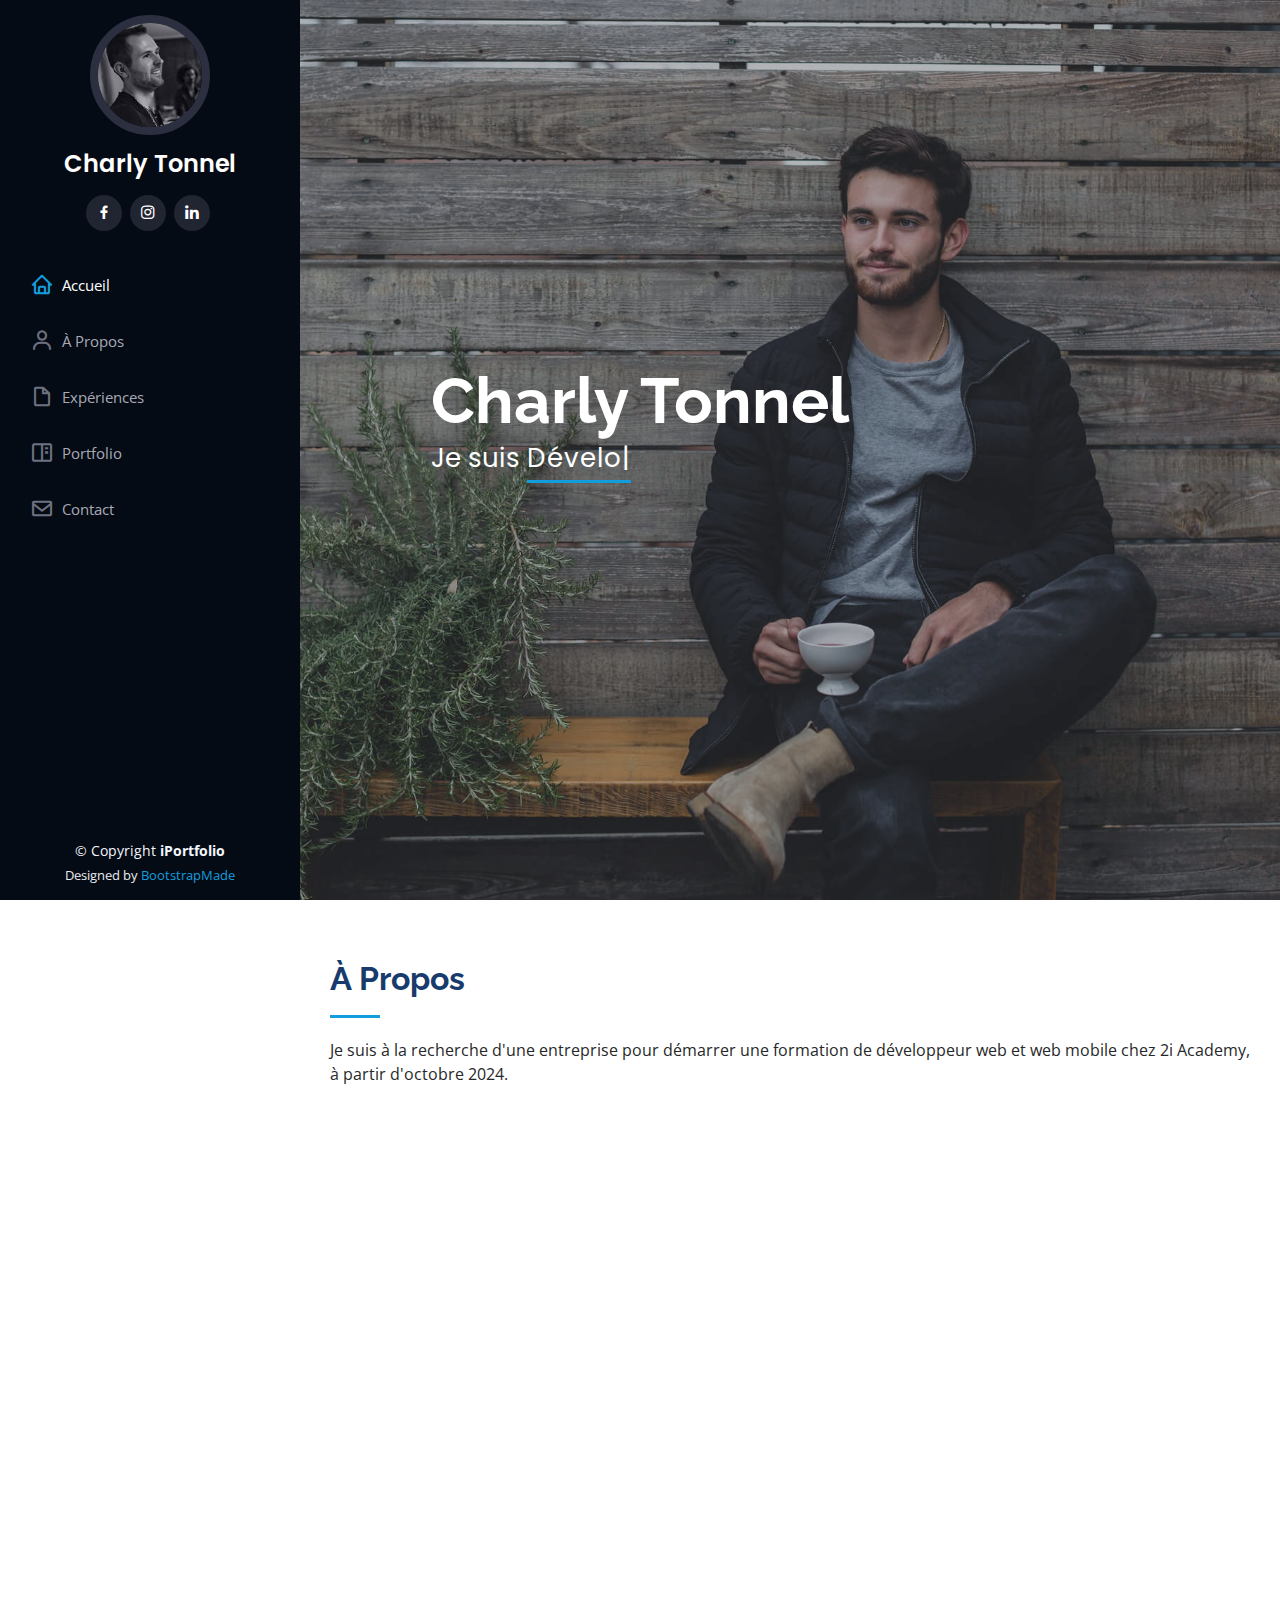
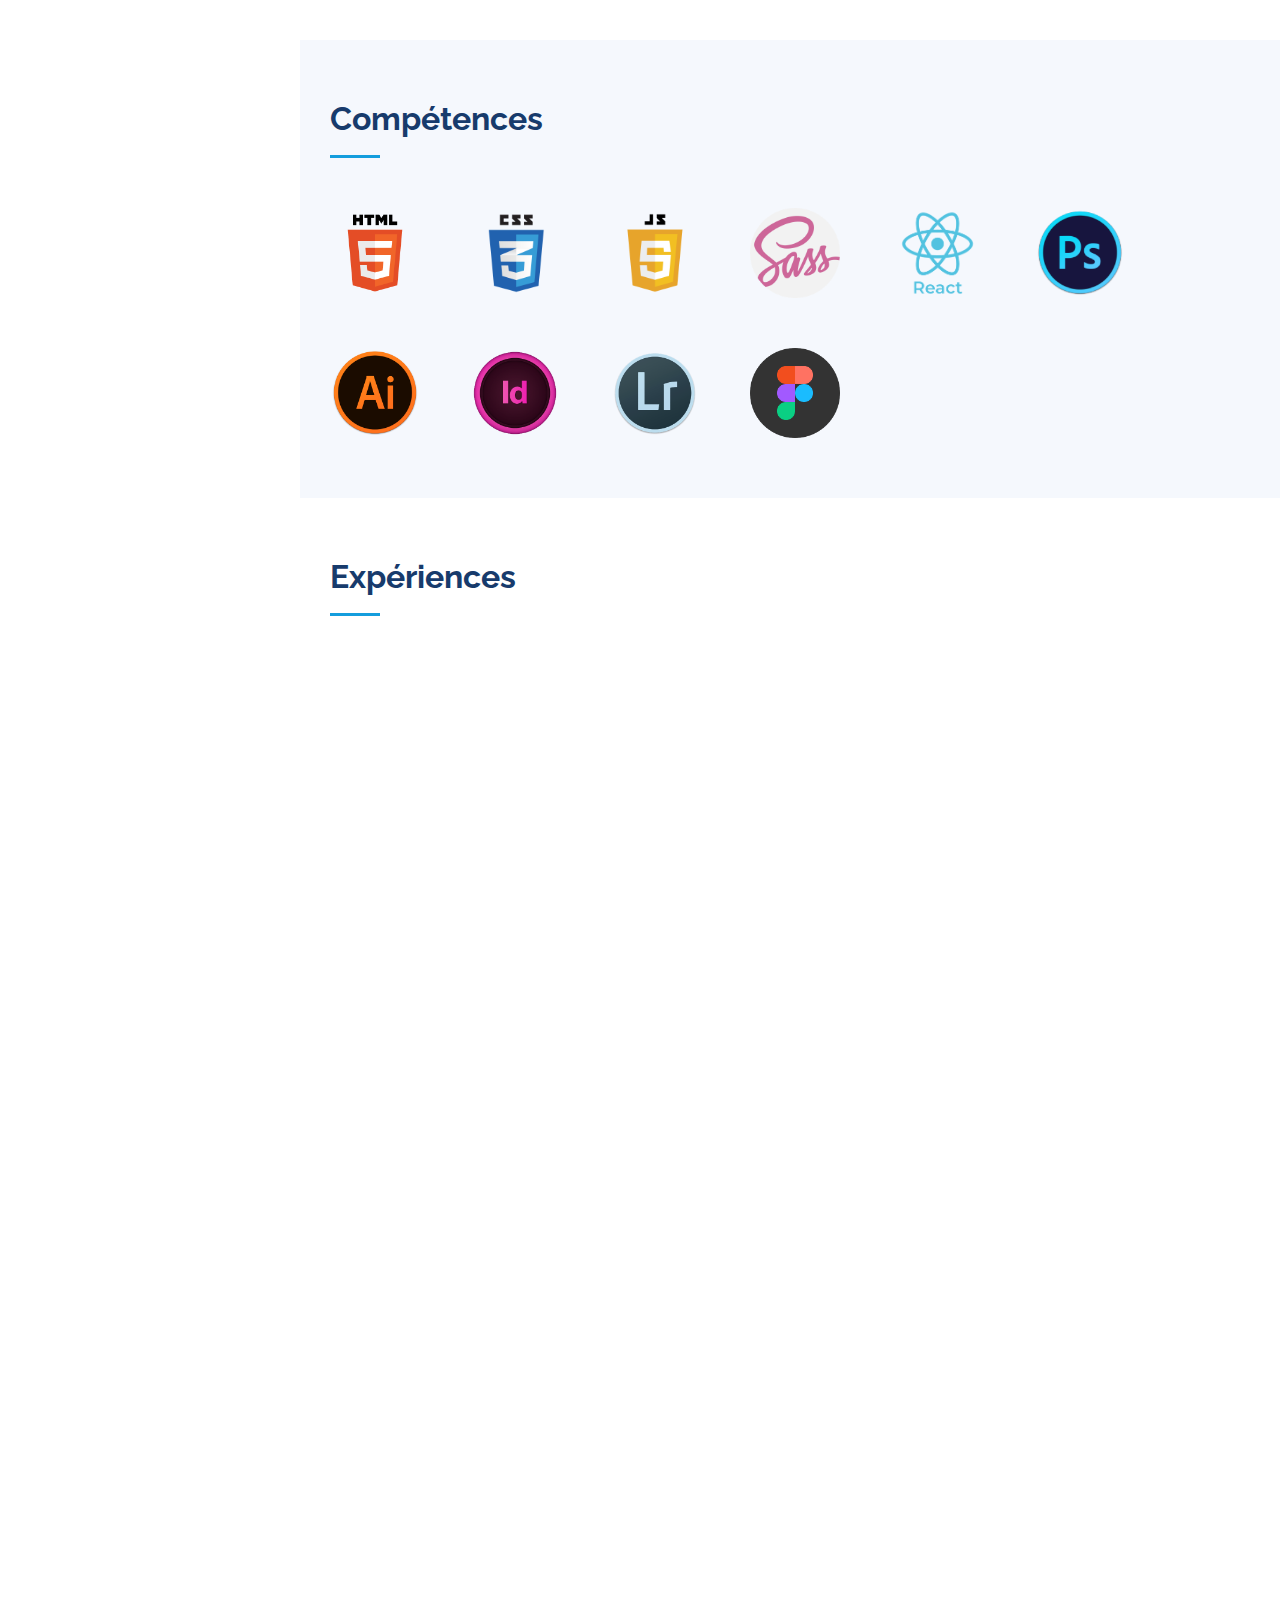
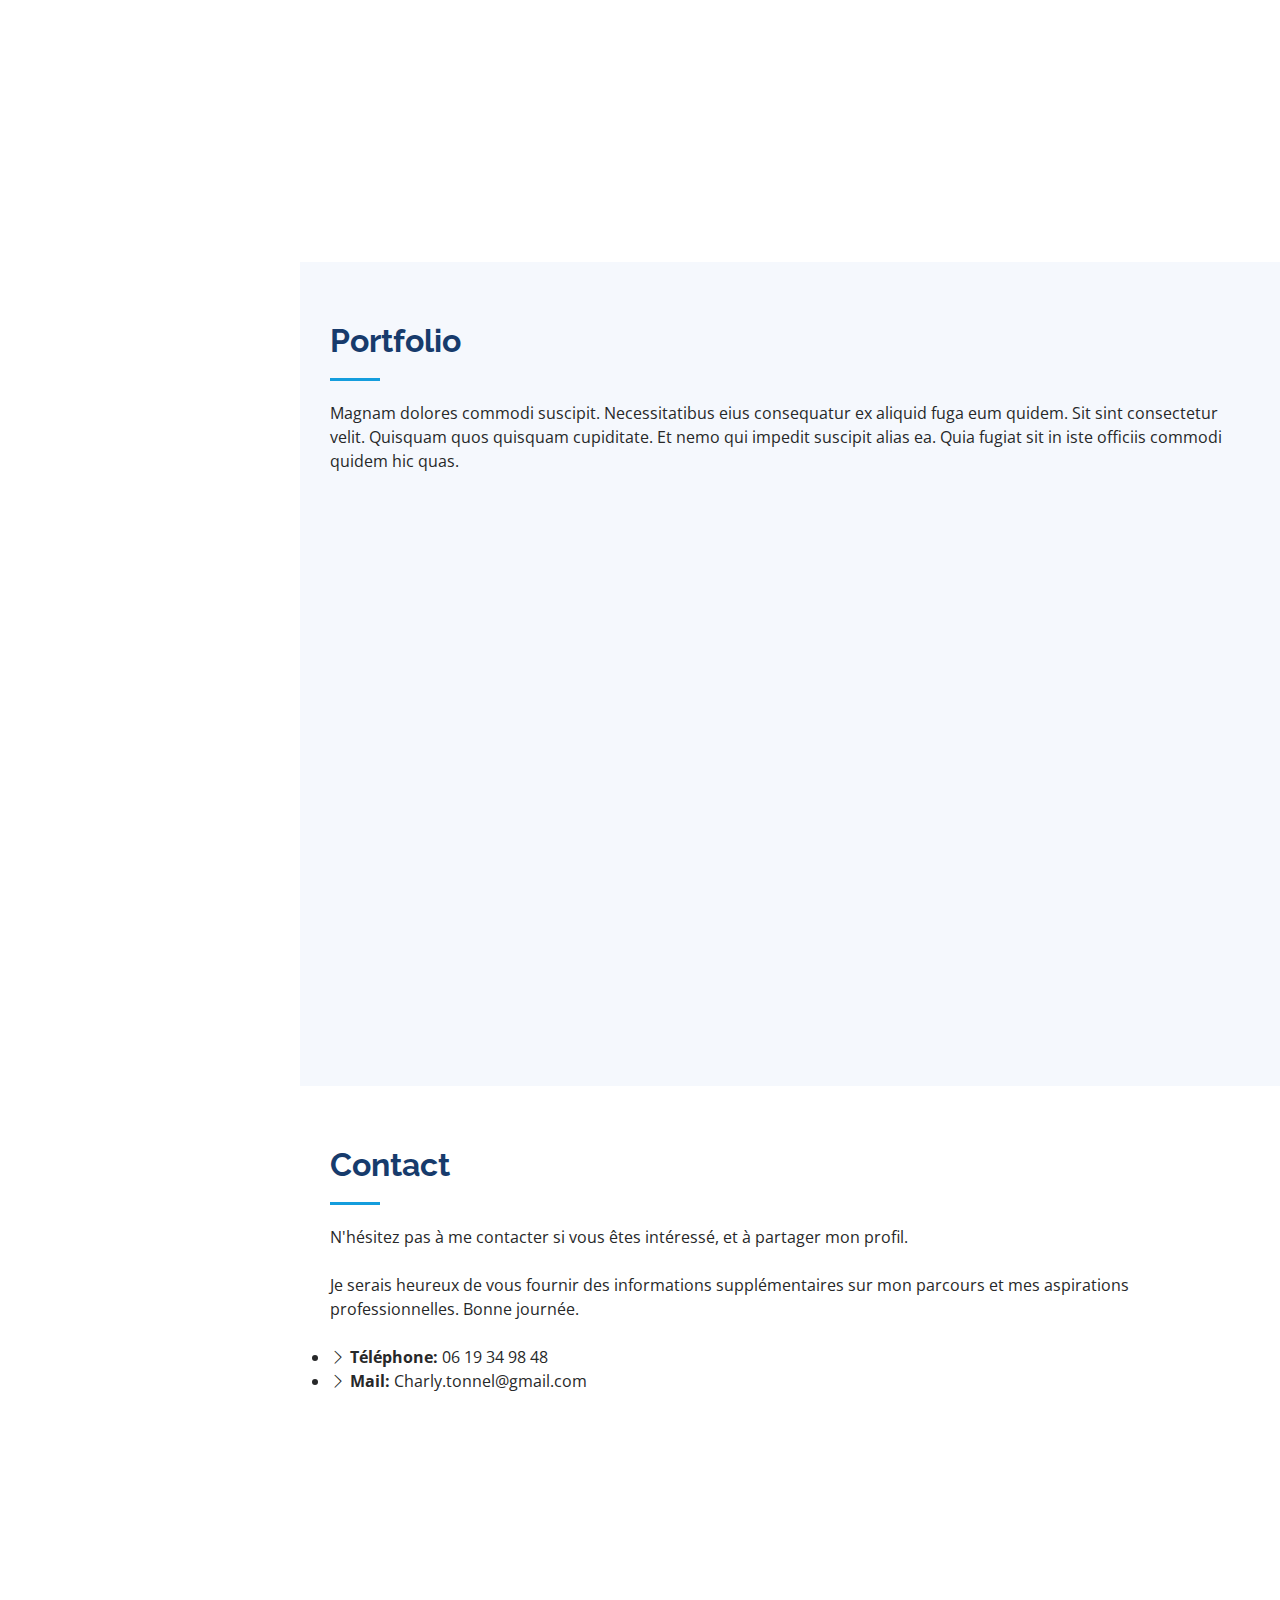
==== index.html @ da7ac53c "first commit" ====
<!DOCTYPE html>
<html lang="en">
  <head>
    <meta charset="utf-8" />
    <meta content="width=device-width, initial-scale=1.0" name="viewport" />

    <title>iPortfolio Bootstrap Template - Index</title>
    <meta content="" name="description" />
    <meta content="" name="keywords" />

    <!-- Favicons -->
    <link href="assets/img/favicon.png" rel="icon" />
    <link href="assets/img/apple-touch-icon.png" rel="apple-touch-icon" />

    <!-- Google Fonts -->
    <link
      href="https://fonts.googleapis.com/css?family=Open+Sans:300,300i,400,400i,600,600i,700,700i|Raleway:300,300i,400,400i,500,500i,600,600i,700,700i|Poppins:300,300i,400,400i,500,500i,600,600i,700,700i"
      rel="stylesheet"
    />

    <!-- Vendor CSS Files -->
    <link href="assets/vendor/aos/aos.css" rel="stylesheet" />
    <link
      href="assets/vendor/bootstrap/css/bootstrap.min.css"
      rel="stylesheet"
    />
    <link
      href="assets/vendor/bootstrap-icons/bootstrap-icons.css"
      rel="stylesheet"
    />
    <link href="assets/vendor/boxicons/css/boxicons.min.css" rel="stylesheet" />
    <link
      href="assets/vendor/glightbox/css/glightbox.min.css"
      rel="stylesheet"
    />
    <link href="assets/vendor/swiper/swiper-bundle.min.css" rel="stylesheet" />

    <!-- Template Main CSS File -->
    <link href="assets/css/style.css" rel="stylesheet" />

    <!-- =======================================================
  * Template Name: iPortfolio
  * Template URL: https://bootstrapmade.com/iportfolio-bootstrap-portfolio-websites-template/
  * Updated: Mar 17 2024 with Bootstrap v5.3.3
  * Author: BootstrapMade.com
  * License: https://bootstrapmade.com/license/
  ======================================================== -->
  </head>

  <body>
    <!-- ======= Mobile nav toggle button ======= -->
    <i class="bi bi-list mobile-nav-toggle d-xl-none"></i>

    <!-- ======= Header ======= -->
    <header id="header">
      <div class="d-flex flex-column">
        <div class="profile">
          <img
            src="assets/img/12109085_10153433119628598_2234322642680356928_n.jpg"
            alt=""
            class="img-fluid rounded-circle"
          />
          <h1 class="text-light"><a href="index.html">Charly Tonnel</a></h1>
          <div class="social-links mt-3 text-center">
            <!-- <a href="#" class="twitter"><i class="bx bxl-twitter"></i></a> -->
            <a href="#" class="facebook"><i class="bx bxl-facebook"></i></a>
            <a href="https://www.instagram.com/charlyspics59/" class="instagram"><i class="bx bxl-instagram"></i></a>
            <!-- <a href="#" class="google-plus"><i class="bx bxl-skype"></i></a> -->
            <a href="https://www.linkedin.com/in/charly-tonnel-791b5159" class="linkedin"><i class="bx bxl-linkedin"></i></a>
          </div>
        </div>

        <nav id="navbar" class="nav-menu navbar">
          <ul>
            <li>
              <a href="#hero" class="nav-link scrollto active"
                ><i class="bx bx-home"></i> <span>Accueil</span></a
              >
            </li>
            <li>
              <a href="#about" class="nav-link scrollto"
                ><i class="bx bx-user"></i> <span>À Propos</span></a
              >
            </li>
            <li>
              <a href="#resume" class="nav-link scrollto"
                ><i class="bx bx-file-blank"></i> <span>Expériences</span></a
              >
            </li>
            <li>
              <a href="#portfolio" class="nav-link scrollto"
                ><i class="bx bx-book-content"></i> <span>Portfolio</span></a
              >
            </li>
            <!-- <li><a href="#services" class="nav-link scrollto"><i class="bx bx-server"></i> <span>Services</span></a></li> -->
            <li>
              <a href="#contact" class="nav-link scrollto"
                ><i class="bx bx-envelope"></i> <span>Contact</span></a
              >
            </li>
          </ul>
        </nav>
        <!-- .nav-menu -->
      </div>
    </header>
    <!-- End Header -->

    <!-- ======= Hero Section ======= -->
    <section
      id="hero"
      class="d-flex flex-column justify-content-center align-items-center"
    >
      <div class="hero-container" data-aos="fade-in">
        <h1>Charly Tonnel</h1>
        <p>
          Je suis
          <span
            class="typed"
            data-typed-items="Développeur, Désigner, Photographe"
          ></span>
        </p>
      </div>
    </section>
    <!-- End Hero -->

    <main id="main">
      <!-- ======= Section A Propos ======= -->
      <section id="about" class="about">
        <div class="container">
          <div class="section-title">
            <h2>À Propos</h2>
            <p>
              Je suis à la recherche d'une entreprise pour démarrer une
              formation de développeur web et web mobile chez 2i Academy, à
              partir d'octobre 2024.
            </p>
          </div>

          <div class="row">
            <div class="col-lg-4" data-aos="fade-right">
              <img src="assets/img/profile-img.jpg" class="img-fluid" alt="" />
            </div>
            <div class="col-lg-8 pt-4 pt-lg-0 content" data-aos="fade-left">
              <h3>Developpeur Web</h3>
              <p class="fst-italic">
                En reconversion professionnelle en développement web, j'entame
                un nouveau chapitre de ma carrière.
              </p>

              <p class="fst-italic">
                Je souhaite poursuivre mon parcours en contrat de
                professionnalisation pendant deux ans, afin d'acquérir les
                compétences nécessaires pour devenir développeur web full stack.
              </p>
              <div class="row">
                <div class="col-lg-6">
                  <ul>
                    <li>
                      <i class="bi bi-chevron-right"></i>
                      <strong>Anniversaire:</strong>
                      <span>6 Novembre 1985</span>
                    </li>

                  
                    <li>
                      <i class="bi bi-chevron-right"></i>
                      <strong>Ville:</strong> <span>Wasquehal</span>
                    </li>
                  </ul>
                </div>
                <div class="col-lg-6">
                  <ul>
                    <li>
                      <i class="bi bi-chevron-right"></i> <strong>Age:</strong>
                      <span>38 ans</span>
                    </li>
                  
                  </ul>
                </div>
              </div>
              <p>
                Après une année en design graphique, et une découverte du
                développement web auprès de la nurserie numérique, je suis
                actuellement en formation en tant qu'intégrateur web chez
                openclassrooms, jusque juillet 2024. Passionné par l'industrie
                du web, je suis solidaire et prêt à collaborer avec d'autres
                membres de l'équipe, pour atteindre les objectifs et continuer à
                me perfectionner dans ce domaine.
              </p>
              <p>N'hésitez pas à me contacter.</p>
            </div>
          </div>
        </div>
      </section>
      <!-- End About Section -->

      <!-- ======= Facts Section ======= -->
      <!-- <section id="facts" class="facts">
      <div class="container">

        <div class="section-title">
          <h2>Facts</h2>
          <p>Magnam dolores commodi suscipit. Necessitatibus eius consequatur ex aliquid fuga eum quidem. Sit sint consectetur velit. Quisquam quos quisquam cupiditate. Et nemo qui impedit suscipit alias ea. Quia fugiat sit in iste officiis commodi quidem hic quas.</p>
        </div>

        <div class="row no-gutters">

          <div class="col-lg-3 col-md-6 d-md-flex align-items-md-stretch" data-aos="fade-up">
            <div class="count-box">
              <i class="bi bi-emoji-smile"></i>
              <span data-purecounter-start="0" data-purecounter-end="232" data-purecounter-duration="1" class="purecounter"></span>
              <p><strong>Happy Clients</strong> consequuntur quae</p>
            </div>
          </div>

          <div class="col-lg-3 col-md-6 d-md-flex align-items-md-stretch" data-aos="fade-up" data-aos-delay="100">
            <div class="count-box">
              <i class="bi bi-journal-richtext"></i>
              <span data-purecounter-start="0" data-purecounter-end="521" data-purecounter-duration="1" class="purecounter"></span>
              <p><strong>Projects</strong> adipisci atque cum quia aut</p>
            </div>
          </div>

          <div class="col-lg-3 col-md-6 d-md-flex align-items-md-stretch" data-aos="fade-up" data-aos-delay="200">
            <div class="count-box">
              <i class="bi bi-headset"></i>
              <span data-purecounter-start="0" data-purecounter-end="1453" data-purecounter-duration="1" class="purecounter"></span>
              <p><strong>Hours Of Support</strong> aut commodi quaerat</p>
            </div>
          </div>

          <div class="col-lg-3 col-md-6 d-md-flex align-items-md-stretch" data-aos="fade-up" data-aos-delay="300">
            <div class="count-box">
              <i class="bi bi-people"></i>
              <span data-purecounter-start="0" data-purecounter-end="32" data-purecounter-duration="1" class="purecounter"></span>
              <p><strong>Hard Workers</strong> rerum asperiores dolor</p>
            </div>
          </div>

        </div>

      </div>
    </section>End Facts Section -->

      <!-- ======= Skills Section ======= -->
      <section id="skills" class="skills section-bg">
        <div class="container">
          <div class="section-title">
            <h2>Compétences</h2>
            <!-- <p>Magnam dolores commodi suscipit. Necessitatibus eius consequatur ex aliquid fuga eum quidem. Sit sint consectetur velit. Quisquam quos quisquam cupiditate. Et nemo qui impedit suscipit alias ea. Quia fugiat sit in iste officiis commodi quidem hic quas.</p> -->
          </div>

          <div class="icones_container">
            <div class="icones"><img src="./assets/img/HTML.png" alt="" /></div>
            <div class="icones"><img src="./assets/img/CSS.png" alt="" /></div>
            <div class="icones"><img src="./assets/img/JS.png" alt="" /></div>
            <div class="icones"><img src="./assets/img/sass.png" alt="" /></div>
            <div class="icones">
              <img src="./assets/img/React.png" alt="" />
            </div>

            <div class="icones">
              <img src="./assets/img/Logo adobe PS.png" alt="" />
            </div>
            <div class="icones">
              <img src="./assets/img/Logo Adobe AI.png" alt="" />
            </div>
            <div class="icones">
              <img src="./assets/img/Logo Adobe ID.png" alt="" />
            </div>
            <div class="icones">
              <img src= "assets/img/Logo Adobe LR.png" />
            </div>
            <div class="icones">
              <img src= "assets/img/Logo Figma.png" />
            </div>
          </div>
        </div>
      </section>
      <!-- End Skills Section -->

      <!-- ======= Resume Section ======= -->
      <section id="resume" class="resume">
        <div class="container">
          <div class="section-title">
            <h2>Expériences</h2>
          </div>

          <div class="row">
            <div class="col-lg-6" data-aos="fade-up">
              <!-- <h3 class="resume-title">Sumary</h3> -->
              <!-- <div class="resume-item pb-0">
                <h4>Charly Tonnel</h4>
                <p>
                  <em
                    >Innovative and deadline-driven Graphic Designer with 3+
                    years of experience designing and developing user-centered
                    digital/print marketing material from initial concept to
                    final, polished deliverable.</em
                  >
                </p>
                <ul>
                  <li>Portland par 127,Orlando, FL</li>
                  <li>(123) 456-7891</li>
                  <li>alice.barkley@example.com</li>
                </ul>
              </div> -->

              <h3 class="resume-title">Formations</h3>
              <div class="resume-item">
                <h4>intégrateur Web</h4>
                <h5>2023 - 2024</h5>
                <p><em>Openclassrooms</em></p>
                <p>
                  Qui deserunt veniam. Et sed aliquam labore tempore sed
                  quisquam iusto autem sit. Ea vero voluptatum qui ut
                </p>
              </div>
              <div class="resume-item">
                <h4>Niveau Désigner Graphique</h4>
                <h5>2021 - 2022</h5>
                <p><em>MJM Désign Graphique, Lille</em></p>
                <p>
                  Quia nobis sequi est occaecati aut. Repudiandae et iusto quae
                  reiciendis et quis Eius vel ratione eius unde vitae rerum
                </p>
              </div>

              <div class="resume-item">
                <h4>Niveau Licence Droit économie et gestion</h4>
                <h5>2017 - 2018</h5>
                <p><em>Le Cnam, Lille </em></p>
                <p>
                  Quia nobis sequi est occaecati aut. Repudiandae et iusto quae
                  reiciendis et quis Eius vel ratione eius unde vitae rerum
                </p>
              </div>
              <div class="resume-item">
                <h4>BTS Assurance en Alternance</h4>
                <h5>2009 - 2011</h5>
                <p><em>Le Cnam, Lille </em></p>
                <p>
                  Quia nobis sequi est occaecati aut. Repudiandae et iusto quae
                  reiciendis et quis Eius vel ratione eius unde vitae rerum
                </p>
              </div>
              <div class="resume-item">
                <h4>Bac STT Option comptabilité gestion</h4>
                <h5>2006</h5>
                <p><em>Le Cnam, Lille </em></p>
                <p>
                  Quia nobis sequi est occaecati aut. Repudiandae et iusto quae
                  reiciendis et quis Eius vel ratione eius unde vitae rerum
                </p>
              </div>
            </div>
            <div class="col-lg-6" data-aos="fade-up" data-aos-delay="100">
              <h3 class="resume-title">Expériences professionnelle</h3>
              <div class="resume-item">
                <h4>Gestionnaire Sinistre et Production service affinitaire</h4>
                <h5>2017 - 2022</h5>
                <p><em>Verspieren, Wasquehal</em></p>
                <ul>
                  <li>
                    Lead in the design, development, and implementation of the
                    graphic, layout, and production communication materials
                  </li>
                </ul>
              </div>
              <div class="resume-item">
                <h4>Gestionnaire Prévoyance</h4>
                <h5>2014 - 2015</h5>
                <p><em>Swiss Life, Roubaix</em></p>
                <ul>
                  <li>
                    Developed numerous marketing programs (logos,
                    brochures,infographics, presentations, and advertisements).
                  </li>
                  <li>
                    Managed up to 5 projects or tasks at a given time while
                    under pressure
                  </li>
                </ul>
              </div>
              <div class="resume-item">
                <h4>Rédacteur Flotte Automobiles</h4>
                <h5>2012</h5>
                <p><em>Descamps d'haussy, La Madeleine</em></p>
                <ul>
                  <li>
                    Developed numerous marketing programs (logos,
                    brochures,infographics, presentations, and advertisements).
                  </li>
                  <li>
                    Managed up to 5 projects or tasks at a given time while
                    under pressure
                  </li>
                </ul>
              </div>
              <div class="resume-item">
                <h4>Gestionnaire Production</h4>
                <h5>2009 - 2001</h5>
                <p><em>Descamps d'haussy, La Madeleine</em></p>
                <ul>
                  <li>
                    Developed numerous marketing programs (logos,
                    brochures,infographics, presentations, and advertisements).
                  </li>
                  <li>
                    Managed up to 5 projects or tasks at a given time while
                    under pressure
                  </li>
                </ul>
              </div>
            </div>
          </div>
        </div>
      </section>
      <!-- End Resume Section -->

      <!-- ======= Portfolio Section ======= -->
      <section id="portfolio" class="portfolio section-bg">
        <div class="container">
          <div class="section-title">
            <h2>Portfolio</h2>
            <p>
              Magnam dolores commodi suscipit. Necessitatibus eius consequatur
              ex aliquid fuga eum quidem. Sit sint consectetur velit. Quisquam
              quos quisquam cupiditate. Et nemo qui impedit suscipit alias ea.
              Quia fugiat sit in iste officiis commodi quidem hic quas.
            </p>
          </div>

          <div class="row" data-aos="fade-up">
            <div class="col-lg-12 d-flex justify-content-center">
              <ul id="portfolio-flters">
                <li data-filter="*" class="filter-active">All</li>
                <li data-filter=".filter-app">App</li>
                <!-- <li data-filter=".filter-card">Card</li> -->
                <li data-filter=".filter-web">Web</li>
              </ul>
            </div>
          </div>

          <div
            class="row portfolio-container"
            data-aos="fade-up"
            data-aos-delay="100"
          >
            <!-- <div class="col-lg-4 col-md-6 portfolio-item filter-app">
              <div class="portfolio-wrap">
                <img
                  src="assets/img/portfolio/portfolio-1.jpg"
                  class="img-fluid"
                  alt=""
                />
                <div class="portfolio-links">
                  <a
                    href="assets/img/portfolio/portfolio-1.jpg"
                    data-gallery="portfolioGallery"
                    class="portfolio-lightbox"
                    title="App 1"
                    ><i class="bx bx-plus"></i
                  ></a>
                  <a href="portfolio-details.html" title="More Details"
                    ><i class="bx bx-link"></i
                  ></a>
                </div>
              </div>
            </div> -->

            <div class="col-lg-4 col-md-6 portfolio-item filter-web">
              <div class="portfolio-wrap">
                <img
                  src="assets/img/portfolio/Booki.jpg"
                  class="img-fluid"
                  alt=""
                />
                <div class="portfolio-links">
                  <a
                    href="assets/img/portfolio/Booki.jpg"
                    data-gallery="portfolioGallery"
                    class="portfolio-lightbox"
                    title="Web 3"
                    ><i class="bx bx-plus"></i
                  ></a>
                  <a href="portfolio-details-booki.html" title="More Details"
                    ><i class="bx bx-link"></i
                  ></a>
                </div>
              </div>
            </div>

            <div class="col-lg-4 col-md-6 portfolio-item filter-app">
              <div class="portfolio-wrap">
                <img
                  src="assets/img/portfolio/Kasa.jpg"
                  class="img-fluid"
                  alt=""
                />
                <div class="portfolio-links">
                  <a
                    href="assets/img/portfolio/portfolio-3.jpg"
                    data-gallery="portfolioGallery"
                    class="portfolio-lightbox"
                    title="App 2"
                    ><i class="bx bx-plus"></i
                  ></a>
                  <a href="portfolio-details-kasa.html" title="More Details"
                    ><i class="bx bx-link"></i
                  ></a>
                </div>
              </div>
            </div>

            <!-- <div class="col-lg-4 col-md-6 portfolio-item filter-card">
              <div class="portfolio-wrap">
                <img
                  src="assets/img/portfolio/portfolio-4.jpg"
                  class="img-fluid"
                  alt=""
                />
                <div class="portfolio-links">
                  <a
                    href="assets/img/portfolio/portfolio-4.jpg"
                    data-gallery="portfolioGallery"
                    class="portfolio-lightbox"
                    title="Card 2"
                    ><i class="bx bx-plus"></i
                  ></a>
                  <a href="portfolio-details.html" title="More Details"
                    ><i class="bx bx-link"></i
                  ></a>
                </div>
              </div>
            </div> -->

            <div class="col-lg-4 col-md-6 portfolio-item filter-web">
              <div class="portfolio-wrap">
                <img
                  src="assets/img/portfolio/Printit.jpg"
                  class="img-fluid"
                  alt=""
                />
                <div class="portfolio-links">
                  <a
                    href="assets/img/portfolio/ohmyfood1.jpg"
                    data-gallery="portfolioGallery"
                    class="portfolio-lightbox"
                    title="Web 2"
                    ><i class="bx bx-plus"></i
                  ></a>
                  <a href="portfolio-details-print-it.html" title="More Details"
                    ><i class="bx bx-link"></i
                  ></a>
                </div>
              </div>
            </div>
            <div class="col-lg-4 col-md-6 portfolio-item filter-web">
              <div class="portfolio-wrap">
                <img
                  src="assets/img/portfolio/ohmyfood1.jpg"
                  class="img-fluid"
                  alt="Ohmyfood"
                />
                <div class="portfolio-links">
                  <a
                    href="assets/img/portfolio/ohmyfood1.jpg"
                    data-gallery="portfolioGallery"
                    class="portfolio-lightbox"
                    title="Web 2"
                    ><i class="bx bx-plus"></i
                  ></a>
                  <a href="portfolio-details-ohmyfood.html" title="More Details"
                    ><i class="bx bx-link"></i
                  ></a>
                </div>
              </div>
            </div>

            <!-- <div class="col-lg-4 col-md-6 portfolio-item filter-app">
              <div class="portfolio-wrap">
                <img
                  src="assets/img/portfolio/portfolio-6.jpg"
                  class="img-fluid"
                  alt=""
                />
                <div class="portfolio-links">
                  <a
                    href="assets/img/portfolio/portfolio-6.jpg"
                    data-gallery="portfolioGallery"
                    class="portfolio-lightbox"
                    title="App 3"
                    ><i class="bx bx-plus"></i
                  ></a>
                  <a href="portfolio-details.html" title="More Details"
                    ><i class="bx bx-link"></i
                  ></a>
                </div>
              </div>
            </div> -->

            <!-- <div class="col-lg-4 col-md-6 portfolio-item filter-card">
              <div class="portfolio-wrap">
                <img
                  src="assets/img/portfolio/portfolio-7.jpg"
                  class="img-fluid"
                  alt=""
                />
                <div class="portfolio-links">
                  <a
                    href="assets/img/portfolio/portfolio-7.jpg"
                    data-gallery="portfolioGallery"
                    class="portfolio-lightbox"
                    title="Card 1"
                    ><i class="bx bx-plus"></i
                  ></a>
                  <a href="portfolio-details.html" title="More Details"
                    ><i class="bx bx-link"></i
                  ></a>
                </div>
              </div>
            </div> -->

            <!--  <div class="col-lg-4 col-md-6 portfolio-item filter-card">
              <div class="portfolio-wrap">
                <img
                  src="assets/img/portfolio/portfolio-8.jpg"
                  class="img-fluid"
                  alt=""
                />
                <div class="portfolio-links">
                  <a
                    href="assets/img/portfolio/portfolio-8.jpg"
                    data-gallery="portfolioGallery"
                    class="portfolio-lightbox"
                    title="Card 3"
                    ><i class="bx bx-plus"></i
                  ></a>
                  <a href="portfolio-details.html" title="More Details"
                    ><i class="bx bx-link"></i
                  ></a>
                </div>
              </div>
            </div> -->
          </div>
        </div>
      </section> 
      <!-- End Portfolio Section -->

      <!-- ======= Services Section =======
      <section id="services" class="services">
        <div class="container">
          <div class="section-title">
            <h2>Services</h2>
            <p>
              Magnam dolores commodi suscipit. Necessitatibus eius consequatur
              ex aliquid fuga eum quidem. Sit sint consectetur velit. Quisquam
              quos quisquam cupiditate. Et nemo qui impedit suscipit alias ea.
              Quia fugiat sit in iste officiis commodi quidem hic quas.
            </p>
          </div>

          <div class="row">
            <div class="col-lg-4 col-md-6 icon-box" data-aos="fade-up">
              <div class="icon"><i class="bi bi-briefcase"></i></div>
              <h4 class="title"><a href="">Lorem Ipsum</a></h4>
              <p class="description">
                Voluptatum deleniti atque corrupti quos dolores et quas
                molestias excepturi sint occaecati cupiditate non provident
              </p>
            </div>
            <div
              class="col-lg-4 col-md-6 icon-box"
              data-aos="fade-up"
              data-aos-delay="100"
            >
              <div class="icon"><i class="bi bi-card-checklist"></i></div>
              <h4 class="title"><a href="">Dolor Sitema</a></h4>
              <p class="description">
                Minim veniam, quis nostrud exercitation ullamco laboris nisi ut
                aliquip ex ea commodo consequat tarad limino ata
              </p>
            </div>
            <div
              class="col-lg-4 col-md-6 icon-box"
              data-aos="fade-up"
              data-aos-delay="200"
            >
              <div class="icon"><i class="bi bi-bar-chart"></i></div>
              <h4 class="title"><a href="">Sed ut perspiciatis</a></h4>
              <p class="description">
                Duis aute irure dolor in reprehenderit in voluptate velit esse
                cillum dolore eu fugiat nulla pariatur
              </p>
            </div>
            <div
              class="col-lg-4 col-md-6 icon-box"
              data-aos="fade-up"
              data-aos-delay="300"
            >
              <div class="icon"><i class="bi bi-binoculars"></i></div>
              <h4 class="title"><a href="">Magni Dolores</a></h4>
              <p class="description">
                Excepteur sint occaecat cupidatat non proident, sunt in culpa
                qui officia deserunt mollit anim id est laborum
              </p>
            </div>
            <div
              class="col-lg-4 col-md-6 icon-box"
              data-aos="fade-up"
              data-aos-delay="400"
            >
              <div class="icon"><i class="bi bi-brightness-high"></i></div>
              <h4 class="title"><a href="">Nemo Enim</a></h4>
              <p class="description">
                At vero eos et accusamus et iusto odio dignissimos ducimus qui
                blanditiis praesentium voluptatum deleniti atque
              </p>
            </div>
            <div
              class="col-lg-4 col-md-6 icon-box"
              data-aos="fade-up"
              data-aos-delay="500"
            >
              <div class="icon"><i class="bi bi-calendar4-week"></i></div>
              <h4 class="title"><a href="">Eiusmod Tempor</a></h4>
              <p class="description">
                Et harum quidem rerum facilis est et expedita distinctio. Nam
                libero tempore, cum soluta nobis est eligendi
              </p>
            </div>
          </div>
        </div>
      </section> -->
      <!-- End Services Section -->

      <!-- ======= Testimonials Section ======= -->
      <!-- <section id="testimonials" class="testimonials section-bg">
        <div class="container">
          <div class="section-title">
            <h2>Testimonials</h2>
            <p>
              Magnam dolores commodi suscipit. Necessitatibus eius consequatur
              ex aliquid fuga eum quidem. Sit sint consectetur velit. Quisquam
              quos quisquam cupiditate. Et nemo qui impedit suscipit alias ea.
              Quia fugiat sit in iste officiis commodi quidem hic quas.
            </p>
          </div>

          <div
            class="testimonials-slider swiper"
            data-aos="fade-up"
            data-aos-delay="100"
          >
            <div class="swiper-wrapper">
              <div class="swiper-slide">
                <div class="testimonial-item" data-aos="fade-up">
                  <p>
                    <i class="bx bxs-quote-alt-left quote-icon-left"></i>
                    Proin iaculis purus consequat sem cure digni ssim donec
                    porttitora entum suscipit rhoncus. Accusantium quam,
                    ultricies eget id, aliquam eget nibh et. Maecen aliquam,
                    risus at semper.
                    <i class="bx bxs-quote-alt-right quote-icon-right"></i>
                  </p>
                  <img
                    src="assets/img/testimonials/testimonials-1.jpg"
                    class="testimonial-img"
                    alt=""
                  />
                  <h3>Saul Goodman</h3>
                  <h4>Ceo &amp; Founder</h4>
                </div>
              </div> -->
      <!-- End testimonial item -->

      <!-- <div class="swiper-slide">
                <div
                  class="testimonial-item"
                  data-aos="fade-up"
                  data-aos-delay="100"
                >
                  <p>
                    <i class="bx bxs-quote-alt-left quote-icon-left"></i>
                    Export tempor illum tamen malis malis eram quae irure esse
                    labore quem cillum quid cillum eram malis quorum velit fore
                    eram velit sunt aliqua noster fugiat irure amet legam anim
                    culpa.
                    <i class="bx bxs-quote-alt-right quote-icon-right"></i>
                  </p>
                  <img
                    src="assets/img/testimonials/testimonials-2.jpg"
                    class="testimonial-img"
                    alt=""
                  />
                  <h3>Sara Wilsson</h3>
                  <h4>Designer</h4>
                </div>
              </div> -->
      <!-- End testimonial item -->

      <!-- <div class="swiper-slide"> -->
      <!-- <div
                  class="testimonial-item"
                  data-aos="fade-up"
                  data-aos-delay="200"
                >
                  <p>
                    <i class="bx bxs-quote-alt-left quote-icon-left"></i>
                    Enim nisi quem export duis labore cillum quae magna enim
                    sint quorum nulla quem veniam duis minim tempor labore quem
                    eram duis noster aute amet eram fore quis sint minim.
                    <i class="bx bxs-quote-alt-right quote-icon-right"></i>
                  </p>
                  <img
                    src="assets/img/testimonials/testimonials-3.jpg"
                    class="testimonial-img"
                    alt=""
                  />
                  <h3>Jena Karlis</h3>
                  <h4>Store Owner</h4>
                </div>
              </div> -->
      <!-- End testimonial item -->

      <!-- <div class="swiper-slide">
                <div
                  class="testimonial-item"
                  data-aos="fade-up"
                  data-aos-delay="300"
                >
                  <p>
                    <i class="bx bxs-quote-alt-left quote-icon-left"></i>
                    Fugiat enim eram quae cillum dolore dolor amet nulla culpa
                    multos export minim fugiat minim velit minim dolor enim duis
                    veniam ipsum anim magna sunt elit fore quem dolore labore
                    illum veniam.
                    <i class="bx bxs-quote-alt-right quote-icon-right"></i>
                  </p>
                  <img
                    src="assets/img/testimonials/testimonials-4.jpg"
                    class="testimonial-img"
                    alt=""
                  />
                  <h3>Matt Brandon</h3>
                  <h4>Freelancer</h4>
                </div>
              </div> -->
      <!-- End testimonial item -->

      <!-- <div class="swiper-slide">
                <div
                  class="testimonial-item"
                  data-aos="fade-up"
                  data-aos-delay="400"
                >
                  <p>
                    <i class="bx bxs-quote-alt-left quote-icon-left"></i>
                    Quis quorum aliqua sint quem legam fore sunt eram irure
                    aliqua veniam tempor noster veniam enim culpa labore duis
                    sunt culpa nulla illum cillum fugiat legam esse veniam culpa
                    fore nisi cillum quid.
                    <i class="bx bxs-quote-alt-right quote-icon-right"></i>
                  </p>
                  <img
                    src="assets/img/testimonials/testimonials-5.jpg"
                    class="testimonial-img"
                    alt=""
                  />
                  <h3>John Larson</h3>
                  <h4>Entrepreneur</h4>
                </div>
              </div> -->
      <!-- End testimonial item -->
      <!-- </div>
            <div class="swiper-pagination"></div>
          </div>
        </div>
      </section> -->
      <!-- End Testimonials Section -->

      <!-- ======= Contact Section ======= -->
      <section id="contact" class="contact">
        <div class="container">
          <div class="section-title">
            <h2>Contact</h2>
            <p>
              N'hésitez pas à me contacter si vous êtes intéressé, et à partager mon profil. <br>
              <br>
              Je serais heureux de vous fournir des informations supplémentaires sur mon parcours et mes aspirations professionnelles.

Bonne journée.
            </p>
            <br>
            <li>
              <i class="bi bi-chevron-right"></i>
              <strong>Téléphone:</strong> <span>06 19 34 98 48</span>
            </li>
<li>
              <i class="bi bi-chevron-right"></i>
              <strong>Mail:</strong>
              <span>Charly.tonnel@gmail.com</span>
            </li>
          </div>

          <div class="row" data-aos="fade-in">
            <!-- <div class="col-lg-5 d-flex align-items-stretch">
              <div class="info">
                <div class="address">
                  <i class="bi bi-geo-alt"></i>
                  <h4>Location:</h4>
                  <p>A108 Adam Street, New York, NY 535022</p>
                </div>

                <div class="email">
                  <i class="bi bi-envelope"></i>
                  <h4>Email:</h4>
                  <p>info@example.com</p>
                </div>

                <div class="phone">
                  <i class="bi bi-phone"></i>
                  <h4>Call:</h4>
                  <p>+1 5589 55488 55s</p>
                </div>

                <iframe
                  src="https://www.google.com/maps/embed?pb=!1m14!1m8!1m3!1d12097.433213460943!2d-74.0062269!3d40.7101282!3m2!1i1024!2i768!4f13.1!3m3!1m2!1s0x0%3A0xb89d1fe6bc499443!2sDowntown+Conference+Center!5e0!3m2!1smk!2sbg!4v1539943755621"
                  frameborder="0"
                  style="border: 0; width: 100%; height: 290px"
                  allowfullscreen
                ></iframe>
              </div>
            </div> -->

            <div class="col-lg-7 mt-5 mt-lg-0 d-flex align-items-stretch">
              <form
                action="forms/contact.php"
                method="post"
                role="form"
                class="php-email-form"
              >
                <div class="row">
                  <div class="form-group col-md-6">
                    <label for="name">Votre Nom</label>
                    <input
                      type="text"
                      name="name"
                      class="form-control"
                      id="name"
                      required
                    />
                  </div>
                  <div class="form-group col-md-6">
                    <label for="name">Votre Email</label>
                    <input
                      type="email"
                      class="form-control"
                      name="email"
                      id="email"
                      required
                    />
                  </div>
                </div>
                <div class="form-group">
                  <label for="name">Sujet</label>
                  <input
                    type="text"
                    class="form-control"
                    name="subject"
                    id="subject"
                    required
                  />
                </div>
                <div class="form-group">
                  <label for="name">Message</label>
                  <textarea
                    class="form-control"
                    name="message"
                    rows="10"
                    required
                  ></textarea>
                </div>
                <div class="my-3">
                  <div class="loading">Loading</div>
                  <div class="error-message"></div>
                  <div class="sent-message">
                    Your message has been sent. Thank you!
                  </div>
                </div>
                <div class="text-center">
                  <button type="submit">Envoyer</button>
                </div>
              </form>
            </div>
          </div> 
        </div>
      </section>
      <!-- End Contact Section
    </main>
    <!-- End #main -->

    <!-- ======= Footer ======= -->
    <footer id="footer">
      <div class="container">
        <div class="copyright">
          &copy; Copyright <strong><span>iPortfolio</span></strong>
        </div>
        <div class="credits">
          <!-- All the links in the footer should remain intact. -->
          <!-- You can delete the links only if you purchased the pro version. -->
          <!-- Licensing information: https://bootstrapmade.com/license/ -->
          <!-- Purchase the pro version with working PHP/AJAX contact form: https://bootstrapmade.com/iportfolio-bootstrap-portfolio-websites-template/ -->
          Designed by <a href="https://bootstrapmade.com/">BootstrapMade</a>
        </div>
      </div>
    </footer>
    <!-- End  Footer -->

    <a
      href="#"
      class="back-to-top d-flex align-items-center justify-content-center"
      ><i class="bi bi-arrow-up-short"></i
    ></a>

    <!-- Vendor JS Files -->
    <script src="assets/vendor/purecounter/purecounter_vanilla.js"></script>
    <script src="assets/vendor/aos/aos.js"></script>
    <script src="assets/vendor/bootstrap/js/bootstrap.bundle.min.js"></script>
    <script src="assets/vendor/glightbox/js/glightbox.min.js"></script>
    <script src="assets/vendor/isotope-layout/isotope.pkgd.min.js"></script>
    <script src="assets/vendor/swiper/swiper-bundle.min.js"></script>
    <script src="assets/vendor/typed.js/typed.umd.js"></script>
    <script src="assets/vendor/waypoints/noframework.waypoints.js"></script>
    <script src="assets/vendor/php-email-form/validate.js"></script>

    <!-- Template Main JS File -->
    <script src="assets/js/main.js"></script>
  </body>
</html>
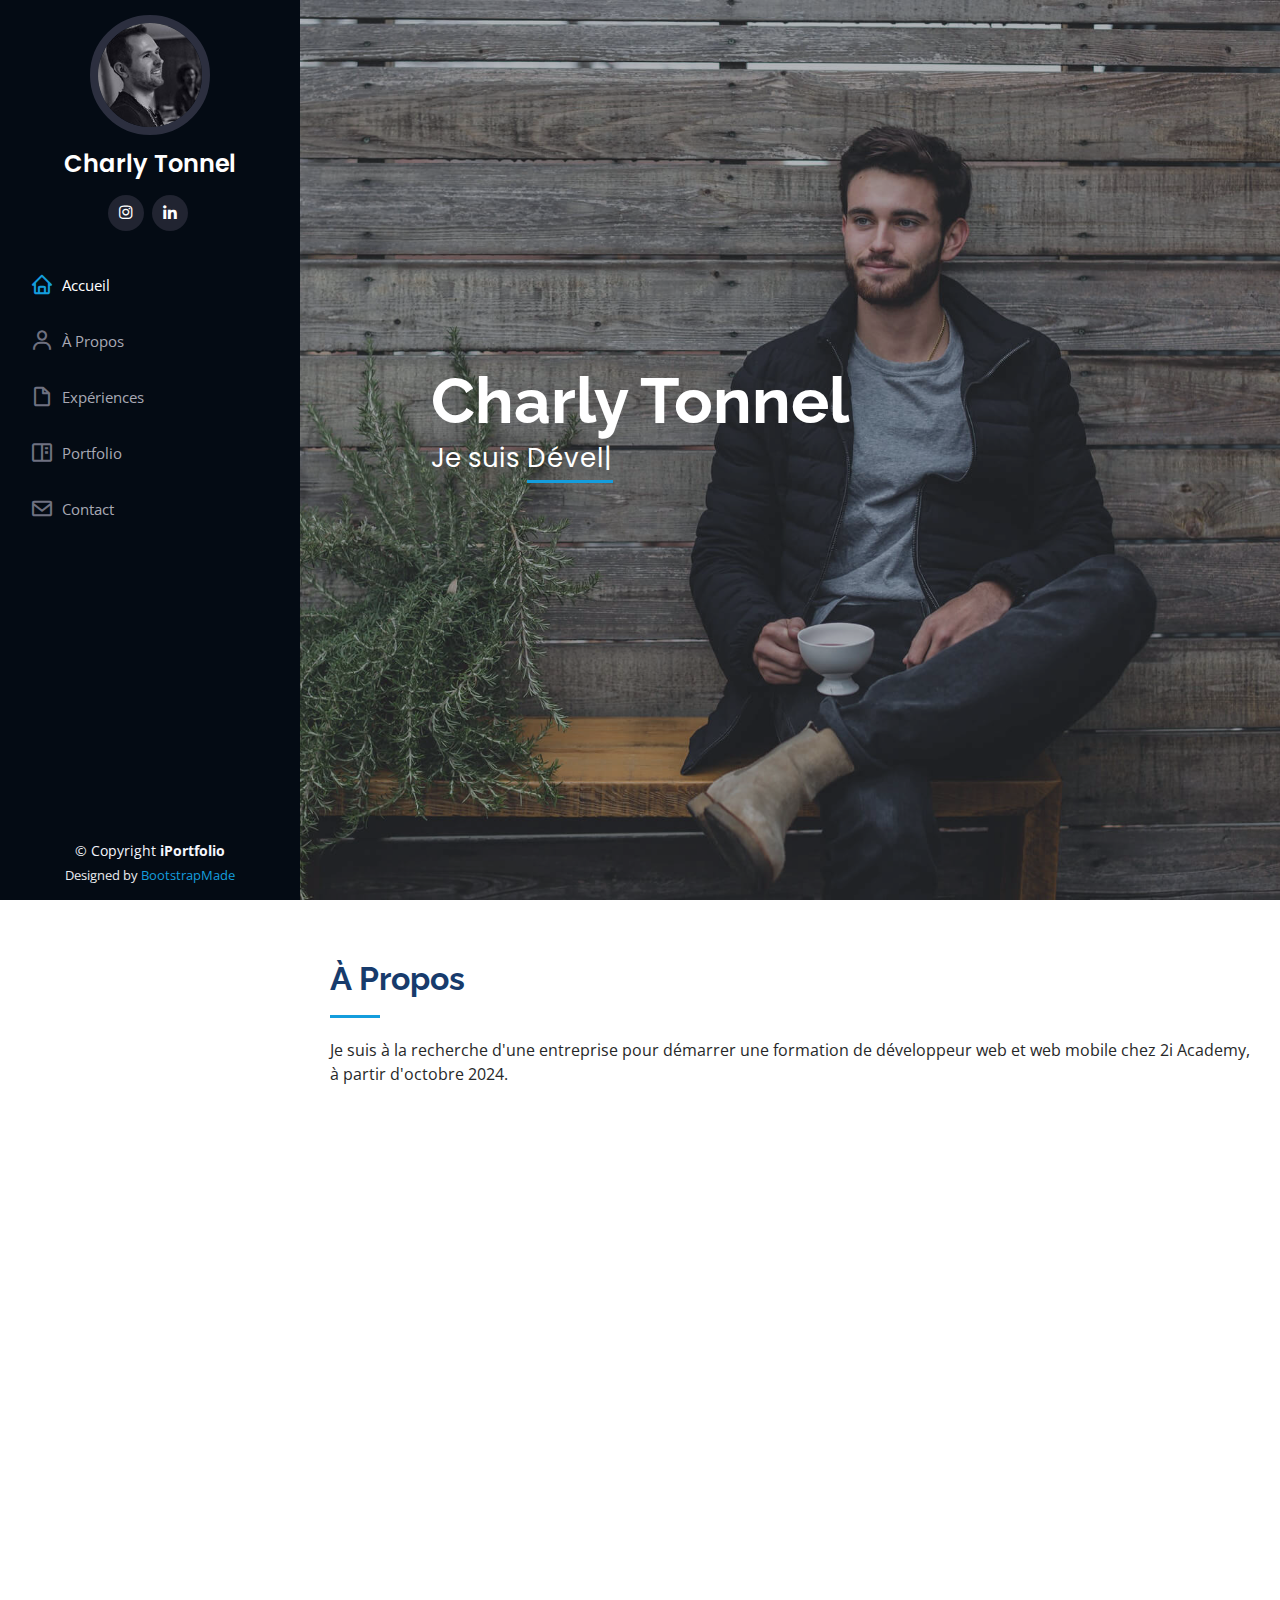
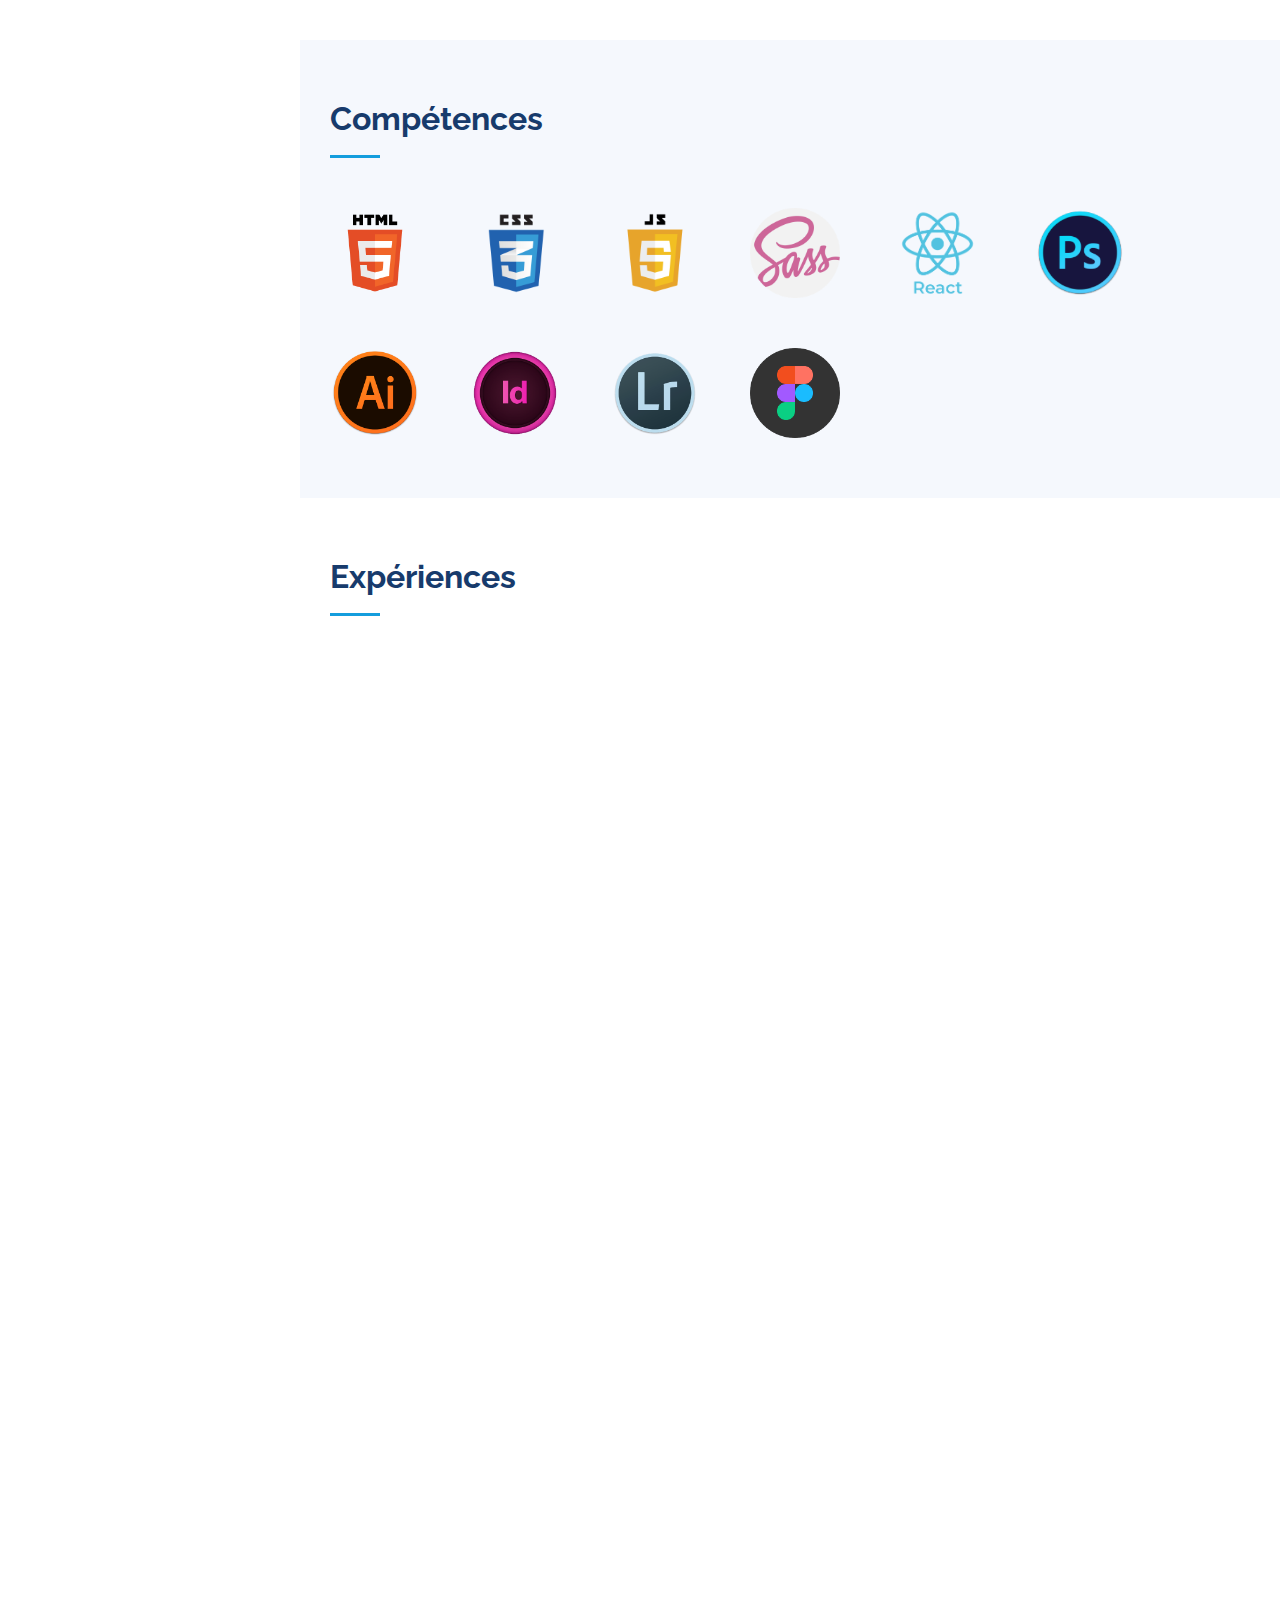
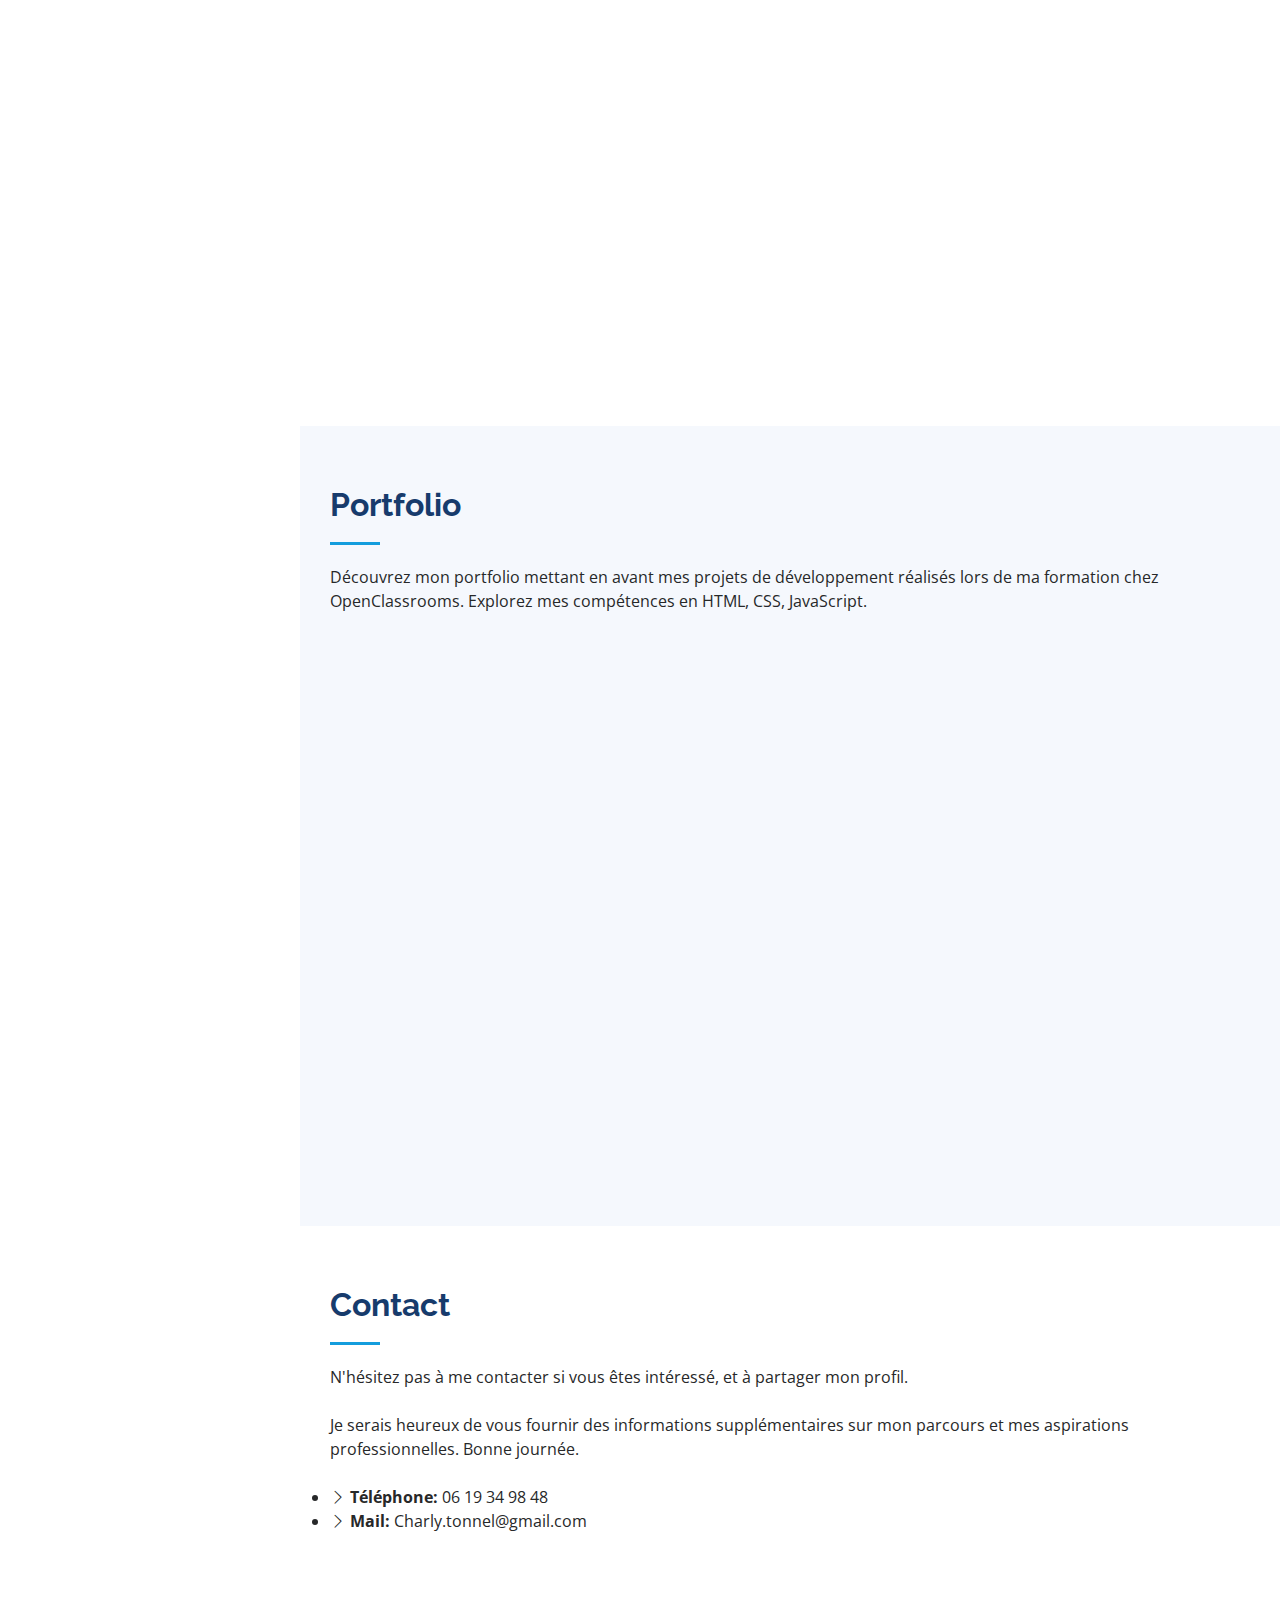
==== commit 55a9d943: "modif photo et correction href" ====
--- a/index.html
+++ b/index.html
@@ -37,6 +37,7 @@
 
     <!-- Template Main CSS File -->
     <link href="assets/css/style.css" rel="stylesheet" />
+    <script src="assets/js/contact.js"></script>
 
     <!-- =======================================================
   * Template Name: iPortfolio
@@ -63,7 +64,7 @@
           <h1 class="text-light"><a href="index.html">Charly Tonnel</a></h1>
           <div class="social-links mt-3 text-center">
             <!-- <a href="#" class="twitter"><i class="bx bxl-twitter"></i></a> -->
-            <a href="#" class="facebook"><i class="bx bxl-facebook"></i></a>
+            
             <a href="https://www.instagram.com/charlyspics59/" class="instagram"><i class="bx bxl-instagram"></i></a>
             <!-- <a href="#" class="google-plus"><i class="bx bxl-skype"></i></a> -->
             <a href="https://www.linkedin.com/in/charly-tonnel-791b5159" class="linkedin"><i class="bx bxl-linkedin"></i></a>
@@ -138,7 +139,7 @@
 
           <div class="row">
             <div class="col-lg-4" data-aos="fade-right">
-              <img src="assets/img/profile-img.jpg" class="img-fluid" alt="" />
+              <img src="assets/img/portfolio/Profil Portrait.jpg" class="img-fluid" alt="" />
             </div>
             <div class="col-lg-8 pt-4 pt-lg-0 content" data-aos="fade-left">
               <h3>Developpeur Web</h3>
@@ -312,8 +313,7 @@
                 <h5>2023 - 2024</h5>
                 <p><em>Openclassrooms</em></p>
                 <p>
-                  Qui deserunt veniam. Et sed aliquam labore tempore sed
-                  quisquam iusto autem sit. Ea vero voluptatum qui ut
+                  Formation intensive axée sur le développement front-end, couvrant HTML, CSS, JavaScript, et les meilleures pratiques de conception web responsive, avec des projets pratiques pour valider les compétences acquises.
                 </p>
               </div>
               <div class="resume-item">
@@ -321,8 +321,7 @@
                 <h5>2021 - 2022</h5>
                 <p><em>MJM Désign Graphique, Lille</em></p>
                 <p>
-                  Quia nobis sequi est occaecati aut. Repudiandae et iusto quae
-                  reiciendis et quis Eius vel ratione eius unde vitae rerum
+                  Acquisition de compétence en conception visuelle, typographie, et création de supports graphiques. Formation axée sur l'utilisation de logiciels de design tels qu'Adobe Photoshop, Illustrator, et InDesign. Participation à des projets pratiques pour développer une expertise en design. 
                 </p>
               </div>
 
@@ -331,26 +330,23 @@
                 <h5>2017 - 2018</h5>
                 <p><em>Le Cnam, Lille </em></p>
                 <p>
-                  Quia nobis sequi est occaecati aut. Repudiandae et iusto quae
-                  reiciendis et quis Eius vel ratione eius unde vitae rerum
+                  Formation couvrant les bases juridiques, principes économiques, et pratiques de gestion. Acquisition de compétences en analyse économique et gestion administrative.
                 </p>
               </div>
               <div class="resume-item">
                 <h4>BTS Assurance en Alternance</h4>
                 <h5>2009 - 2011</h5>
-                <p><em>Le Cnam, Lille </em></p>
+                <p><em>Greta Lille Métropole, Lille </em></p>
                 <p>
-                  Quia nobis sequi est occaecati aut. Repudiandae et iusto quae
-                  reiciendis et quis Eius vel ratione eius unde vitae rerum
+                  Formation spécialisée en assurances, incluant l'étude des produits d'assurance, la gestion des risques, et la réglementation du secteur. Acquisition de compétences pratiques en gestion de sinistres et relations clients.
                 </p>
               </div>
               <div class="resume-item">
                 <h4>Bac STT Option comptabilité gestion</h4>
                 <h5>2006</h5>
-                <p><em>Le Cnam, Lille </em></p>
+                <p><em>Notre Dame D'annay, Lille </em></p>
                 <p>
-                  Quia nobis sequi est occaecati aut. Repudiandae et iusto quae
-                  reiciendis et quis Eius vel ratione eius unde vitae rerum
+                  Formation avec spécialisation en comptabilité et gestion, incluant l'étude des principes comptables, la gestion financière et administrative.
                 </p>
               </div>
             </div>
@@ -362,8 +358,7 @@
                 <p><em>Verspieren, Wasquehal</em></p>
                 <ul>
                   <li>
-                    Lead in the design, development, and implementation of the
-                    graphic, layout, and production communication materials
+                    Gestion des dossiers de sinistres, de la déclaration à l'indemnisation, pour des produits d'assurance affinitaire.
                   </li>
                 </ul>
               </div>
@@ -373,13 +368,9 @@
                 <p><em>Swiss Life, Roubaix</em></p>
                 <ul>
                   <li>
-                    Developed numerous marketing programs (logos,
-                    brochures,infographics, presentations, and advertisements).
+                    Gestion des dossiers de prévoyance, analyse des besoins clients et recommandation de solutions adaptées. Collaboration avec les assureurs et les clients pour assurer une gestion efficace des prestations. Suivi rigoureux des réglementations et des normes de l'assurance prévoyance.
                   </li>
-                  <li>
-                    Managed up to 5 projects or tasks at a given time while
-                    under pressure
-                  </li>
+                  
                 </ul>
               </div>
               <div class="resume-item">
@@ -388,28 +379,30 @@
                 <p><em>Descamps d'haussy, La Madeleine</em></p>
                 <ul>
                   <li>
-                    Developed numerous marketing programs (logos,
-                    brochures,infographics, presentations, and advertisements).
+                    Rédaction de contrats d'assurance pour flottes automobiles, en accord avec les besoins spécifiques des clients. Analyse des risques et recommandation de couvertures adaptées. Collaboration étroite avec les clients et les souscripteurs pour assurer une gestion optimale des polices d'assurance.
                   </li>
-                  <li>
-                    Managed up to 5 projects or tasks at a given time while
-                    under pressure
-                  </li>
+                 
                 </ul>
               </div>
               <div class="resume-item">
                 <h4>Gestionnaire Production</h4>
                 <h5>2009 - 2001</h5>
-                <p><em>Descamps d'haussy, La Madeleine</em></p>
+                <p><em>Solly Azar, Lille</em></p>
                 <ul>
                   <li>
-                    Developed numerous marketing programs (logos,
-                    brochures,infographics, presentations, and advertisements).
+                    Gestionnaire expérimenté en assurance avec une expertise dans la gestion des appels, emails et procédures de recouvrement. Compétences  en communication client, résolution de problèmes et conformité réglementaire. 
+                    
+                    Aptitude à assurer l'efficacité opérationnelle et la qualité des services dans un environnement dynamique.
                   </li>
+                 
+                </ul>
+                <ul>
                   <li>
-                    Managed up to 5 projects or tasks at a given time while
-                    under pressure
+                    
+                    
+                    Aptitude à assurer l'efficacité opérationnelle et la qualité des services dans un environnement dynamique.
                   </li>
+                 
                 </ul>
               </div>
             </div>
@@ -424,10 +417,7 @@
           <div class="section-title">
             <h2>Portfolio</h2>
             <p>
-              Magnam dolores commodi suscipit. Necessitatibus eius consequatur
-              ex aliquid fuga eum quidem. Sit sint consectetur velit. Quisquam
-              quos quisquam cupiditate. Et nemo qui impedit suscipit alias ea.
-              Quia fugiat sit in iste officiis commodi quidem hic quas.
+              Découvrez mon portfolio mettant en avant mes projets de développement réalisés lors de ma formation chez OpenClassrooms. Explorez mes compétences en HTML, CSS, JavaScript.
             </p>
           </div>
 
@@ -500,7 +490,7 @@
                 />
                 <div class="portfolio-links">
                   <a
-                    href="assets/img/portfolio/portfolio-3.jpg"
+                    href="assets/img/portfolio/Kasa.jpg"
                     data-gallery="portfolioGallery"
                     class="portfolio-lightbox"
                     title="App 2"
@@ -544,7 +534,7 @@
                 />
                 <div class="portfolio-links">
                   <a
-                    href="assets/img/portfolio/ohmyfood1.jpg"
+                    href="assets/img/portfolio/Printit.jpg"
                     data-gallery="portfolioGallery"
                     class="portfolio-lightbox"
                     title="Web 2"
@@ -935,12 +925,7 @@
             </div> -->
 
             <div class="col-lg-7 mt-5 mt-lg-0 d-flex align-items-stretch">
-              <form
-                action="forms/contact.php"
-                method="post"
-                role="form"
-                class="php-email-form"
-              >
+              <form id="contactform" class="php-email-form">
                 <div class="row">
                   <div class="form-group col-md-6">
                     <label for="name">Votre Nom</label>
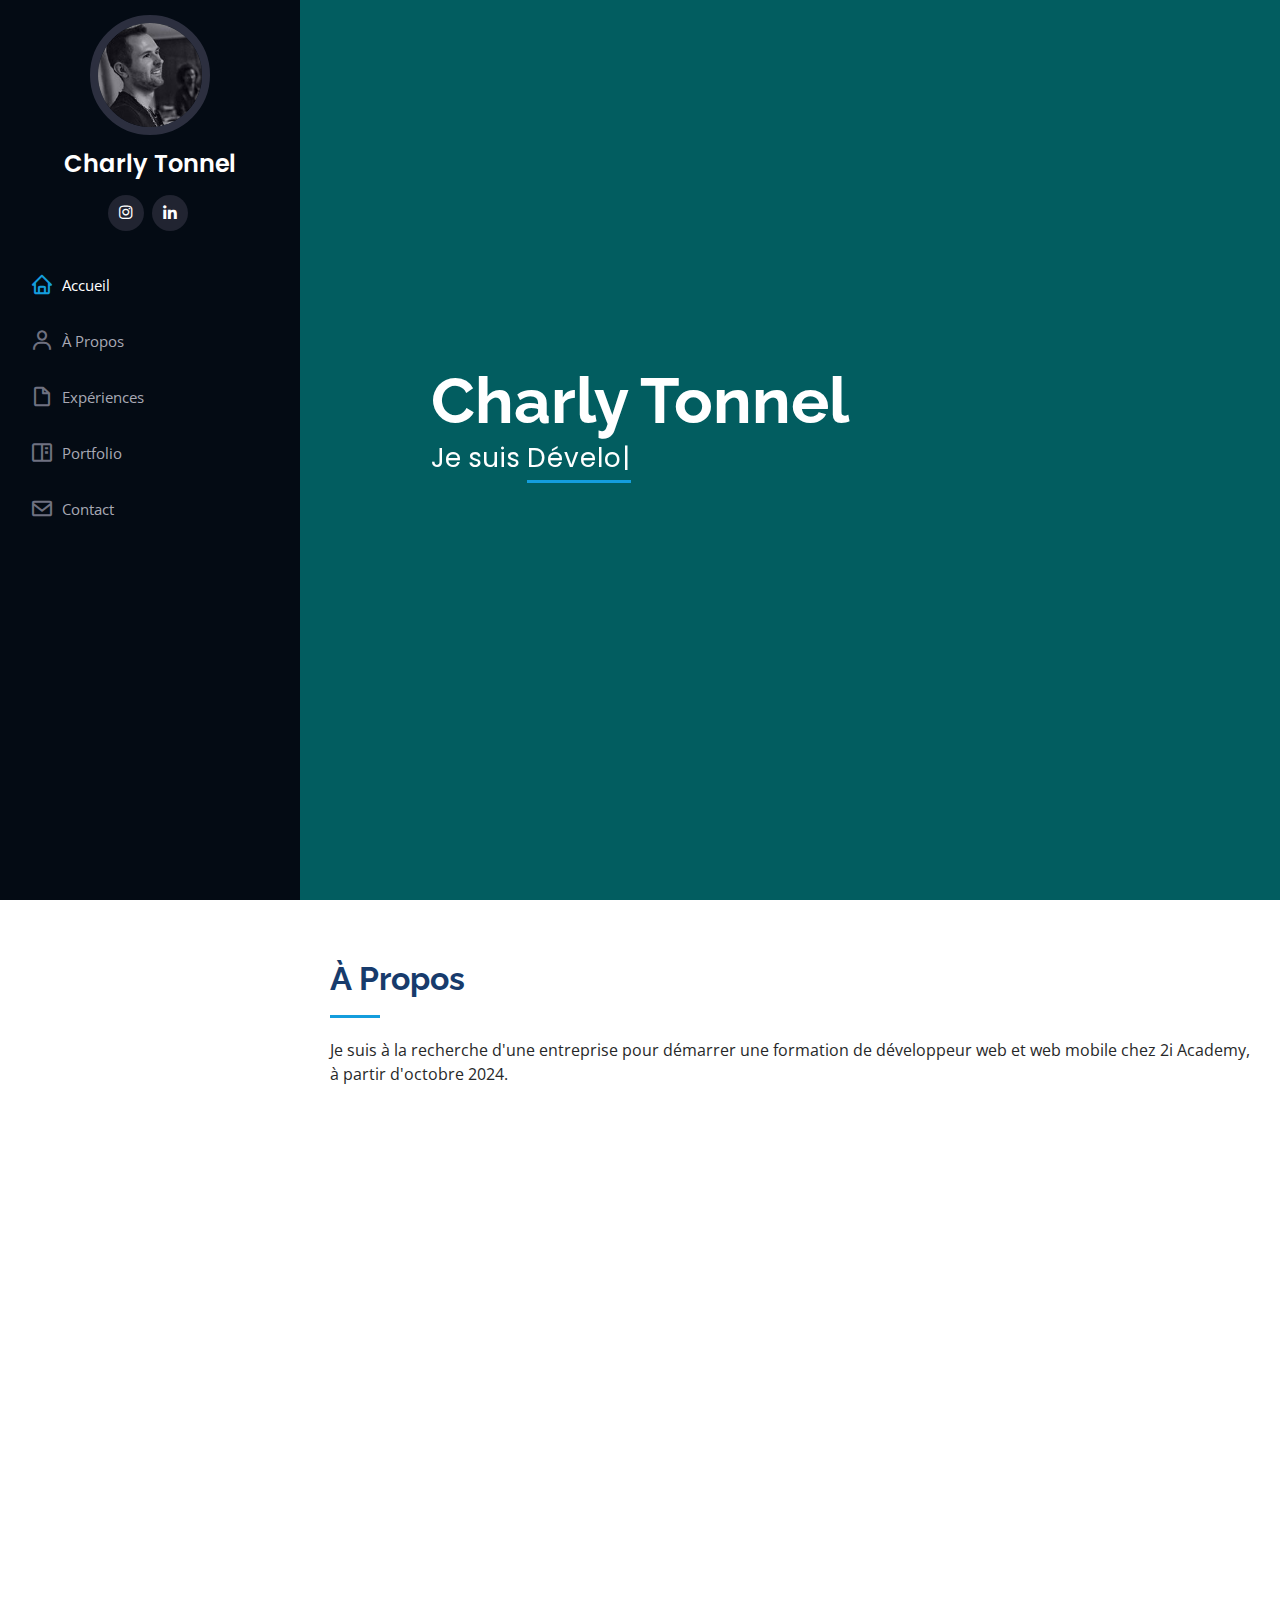
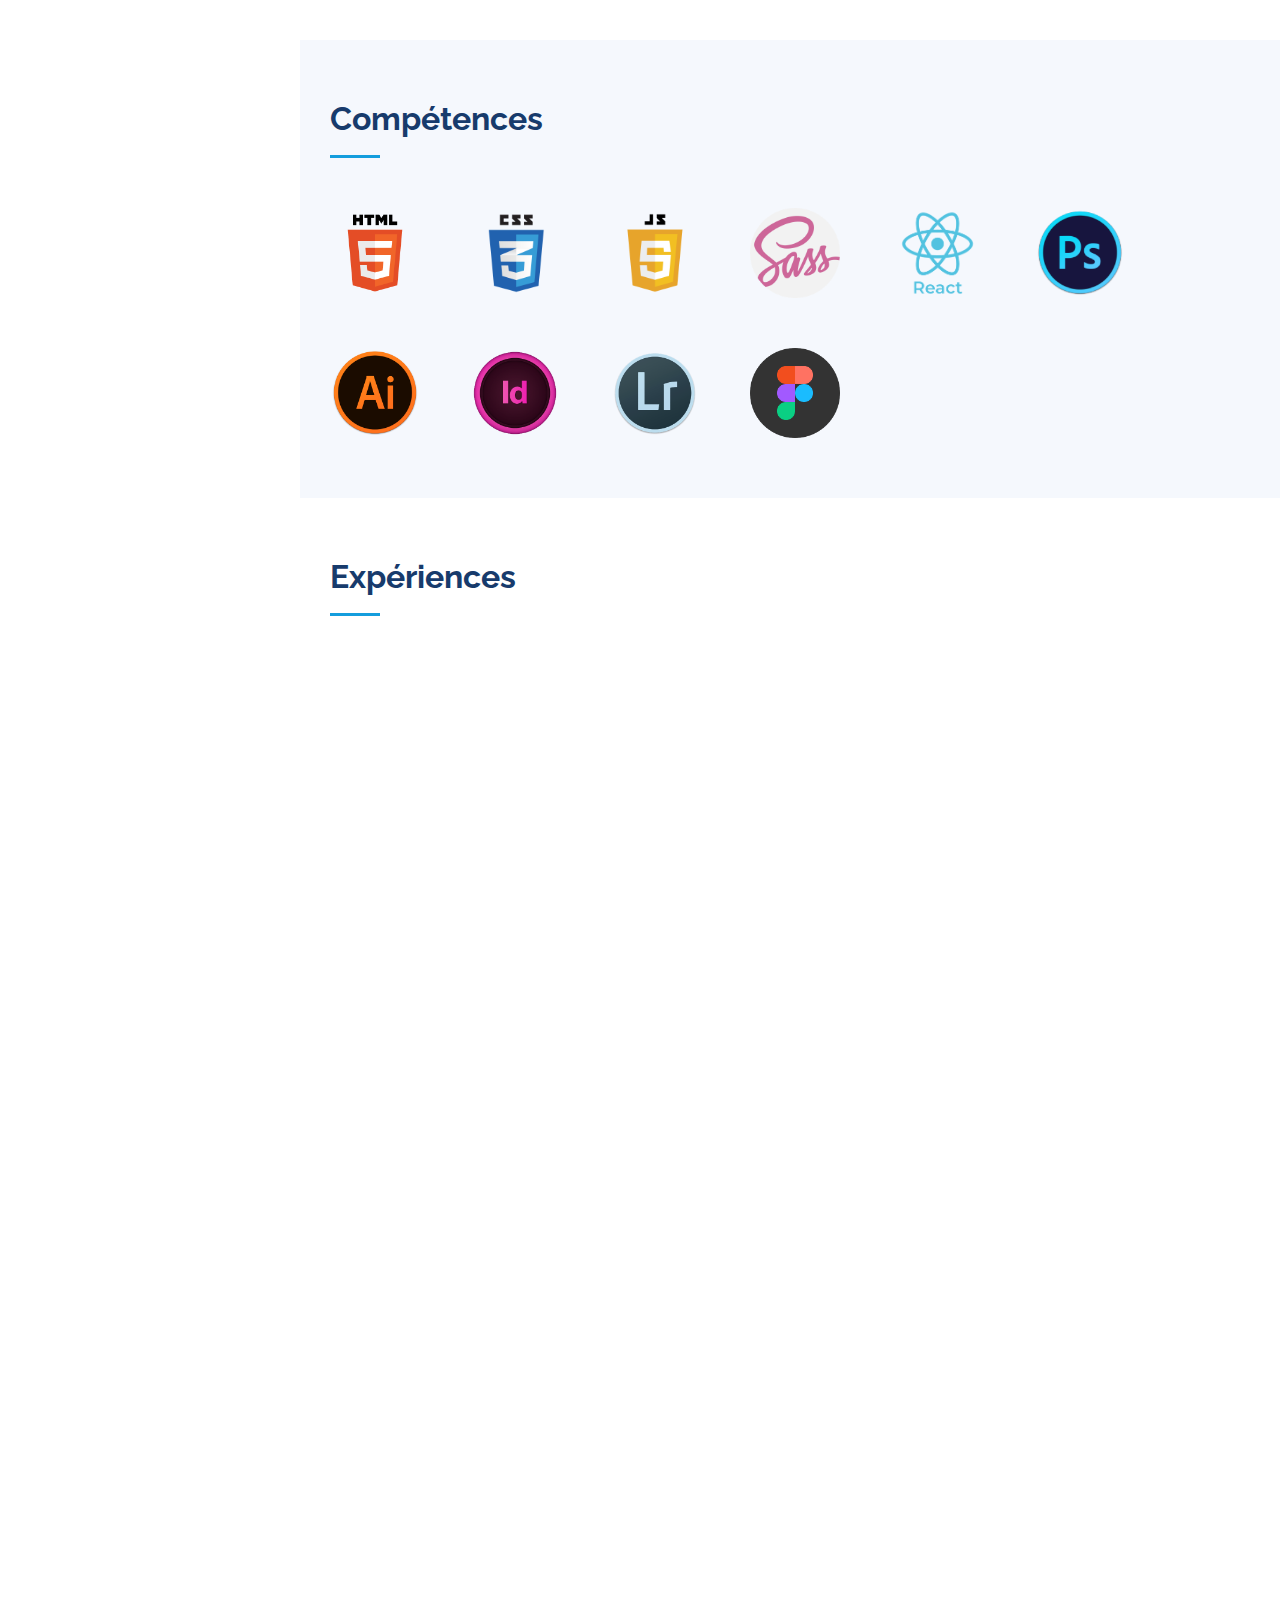
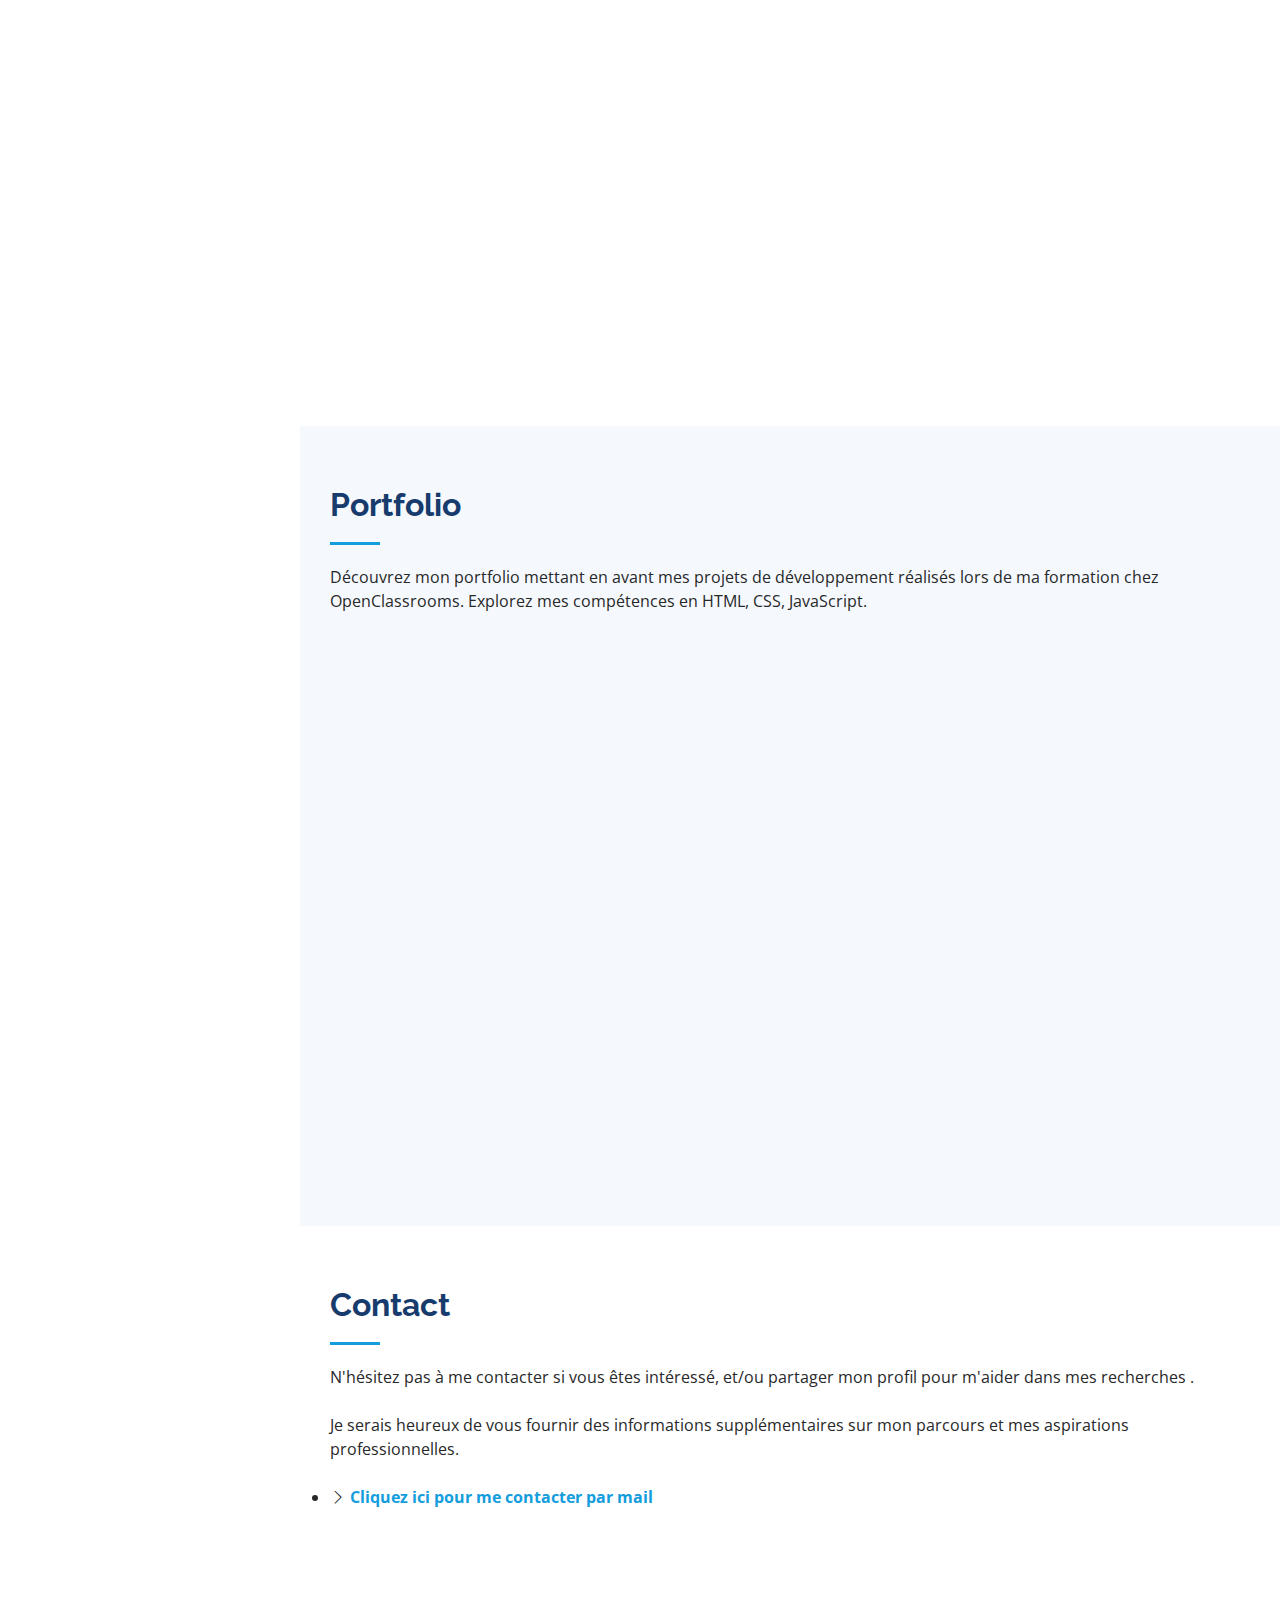
==== commit 720350e5: "modif background" ====
--- a/index.html
+++ b/index.html
@@ -876,21 +876,19 @@
           <div class="section-title">
             <h2>Contact</h2>
             <p>
-              N'hésitez pas à me contacter si vous êtes intéressé, et à partager mon profil. <br>
+              N'hésitez pas à me contacter si vous êtes intéressé, et/ou partager mon profil pour m'aider dans mes recherches . <br>
               <br>
               Je serais heureux de vous fournir des informations supplémentaires sur mon parcours et mes aspirations professionnelles.
 
-Bonne journée.
+
             </p>
             <br>
-            <li>
-              <i class="bi bi-chevron-right"></i>
-              <strong>Téléphone:</strong> <span>06 19 34 98 48</span>
-            </li>
+           
 <li>
               <i class="bi bi-chevron-right"></i>
-              <strong>Mail:</strong>
-              <span>Charly.tonnel@gmail.com</span>
+              <a href="mailto: charly.tonnel@gmail.com">
+              <strong>Cliquez ici pour me contacter par mail</strong></a>
+              
             </li>
           </div>
 
@@ -924,7 +922,7 @@
               </div>
             </div> -->
 
-            <div class="col-lg-7 mt-5 mt-lg-0 d-flex align-items-stretch">
+            <!-- <div class="col-lg-7 mt-5 mt-lg-0 d-flex align-items-stretch">
               <form id="contactform" class="php-email-form">
                 <div class="row">
                   <div class="form-group col-md-6">
@@ -981,7 +979,7 @@
             </div>
           </div> 
         </div>
-      </section>
+      </section> -->
       <!-- End Contact Section
     </main>
     <!-- End #main -->
--- a/assets/css/style.css
+++ b/assets/css/style.css
@@ -241,7 +241,7 @@
 #hero {
   width: 100%;
   height: 100vh;
-  background: url("../img/hero-bg.jpg") top center;
+ background-color: teal;
   background-size: cover;
 }
 
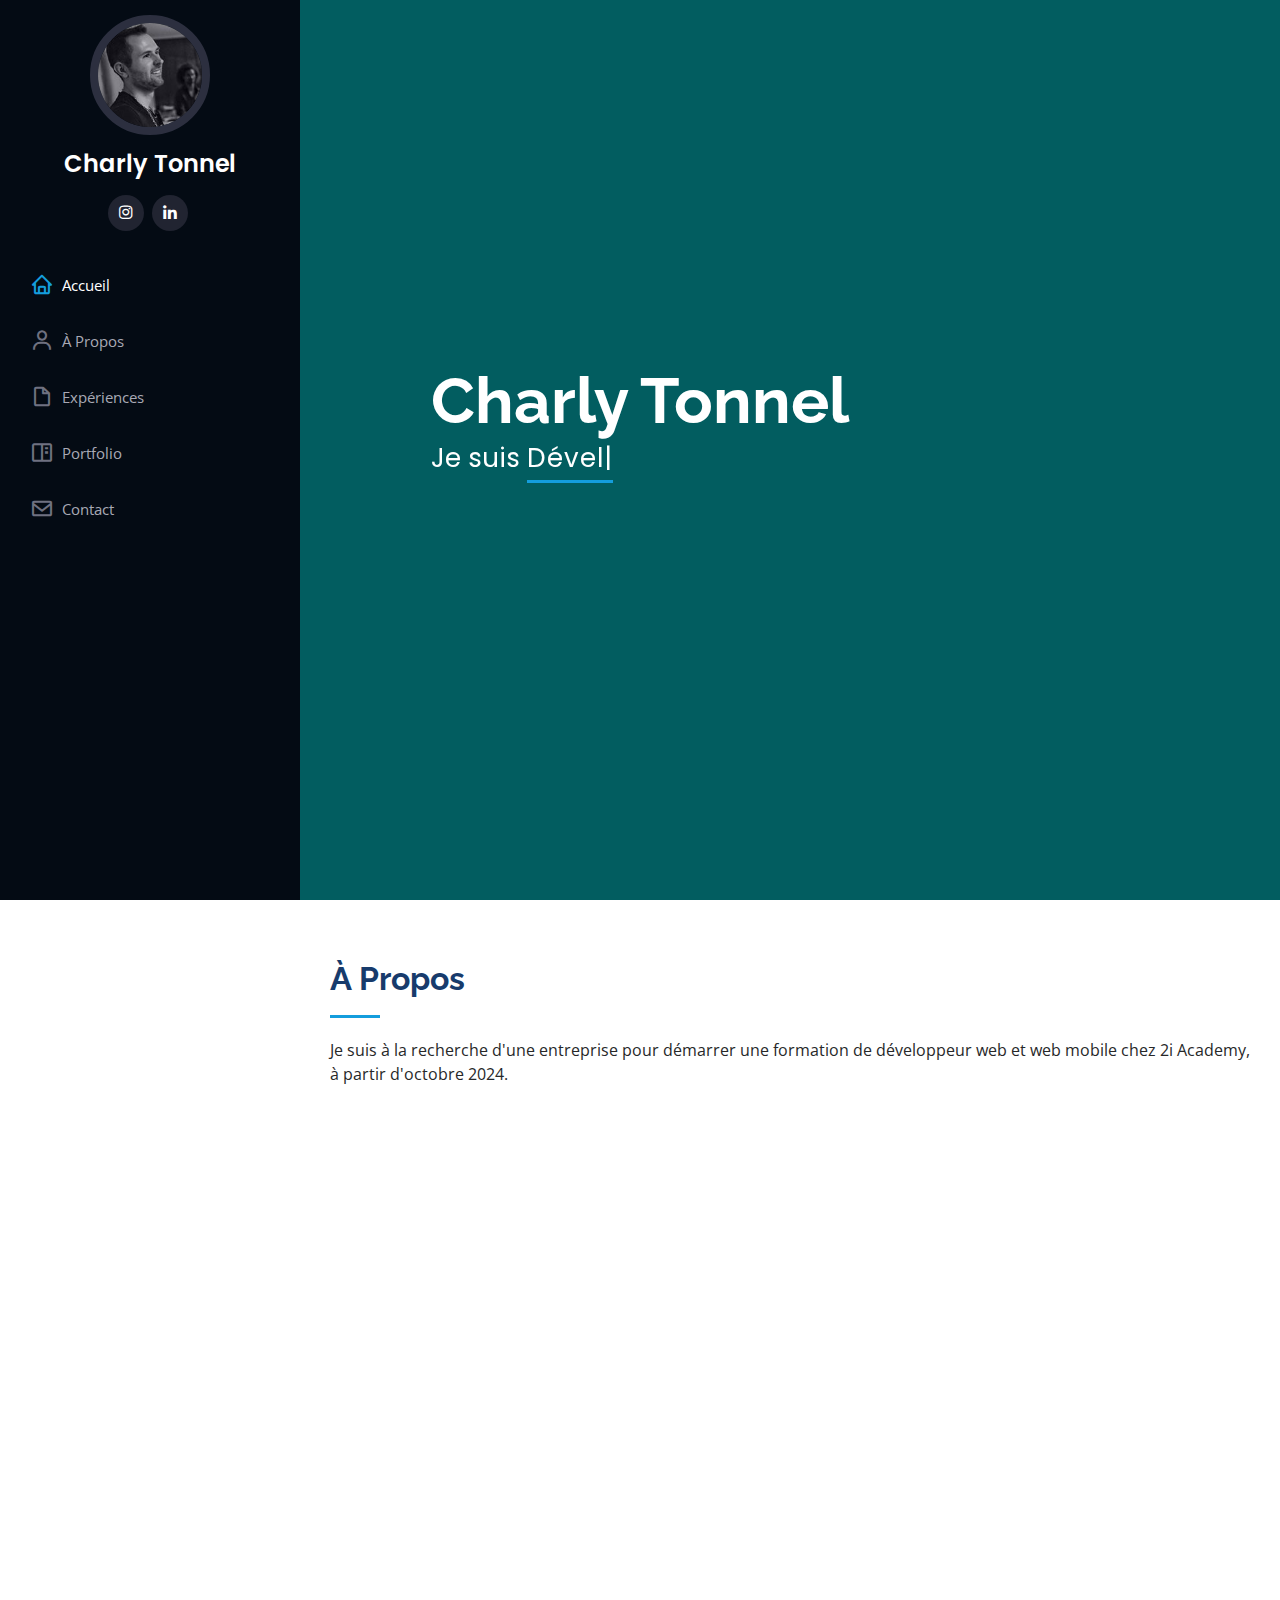
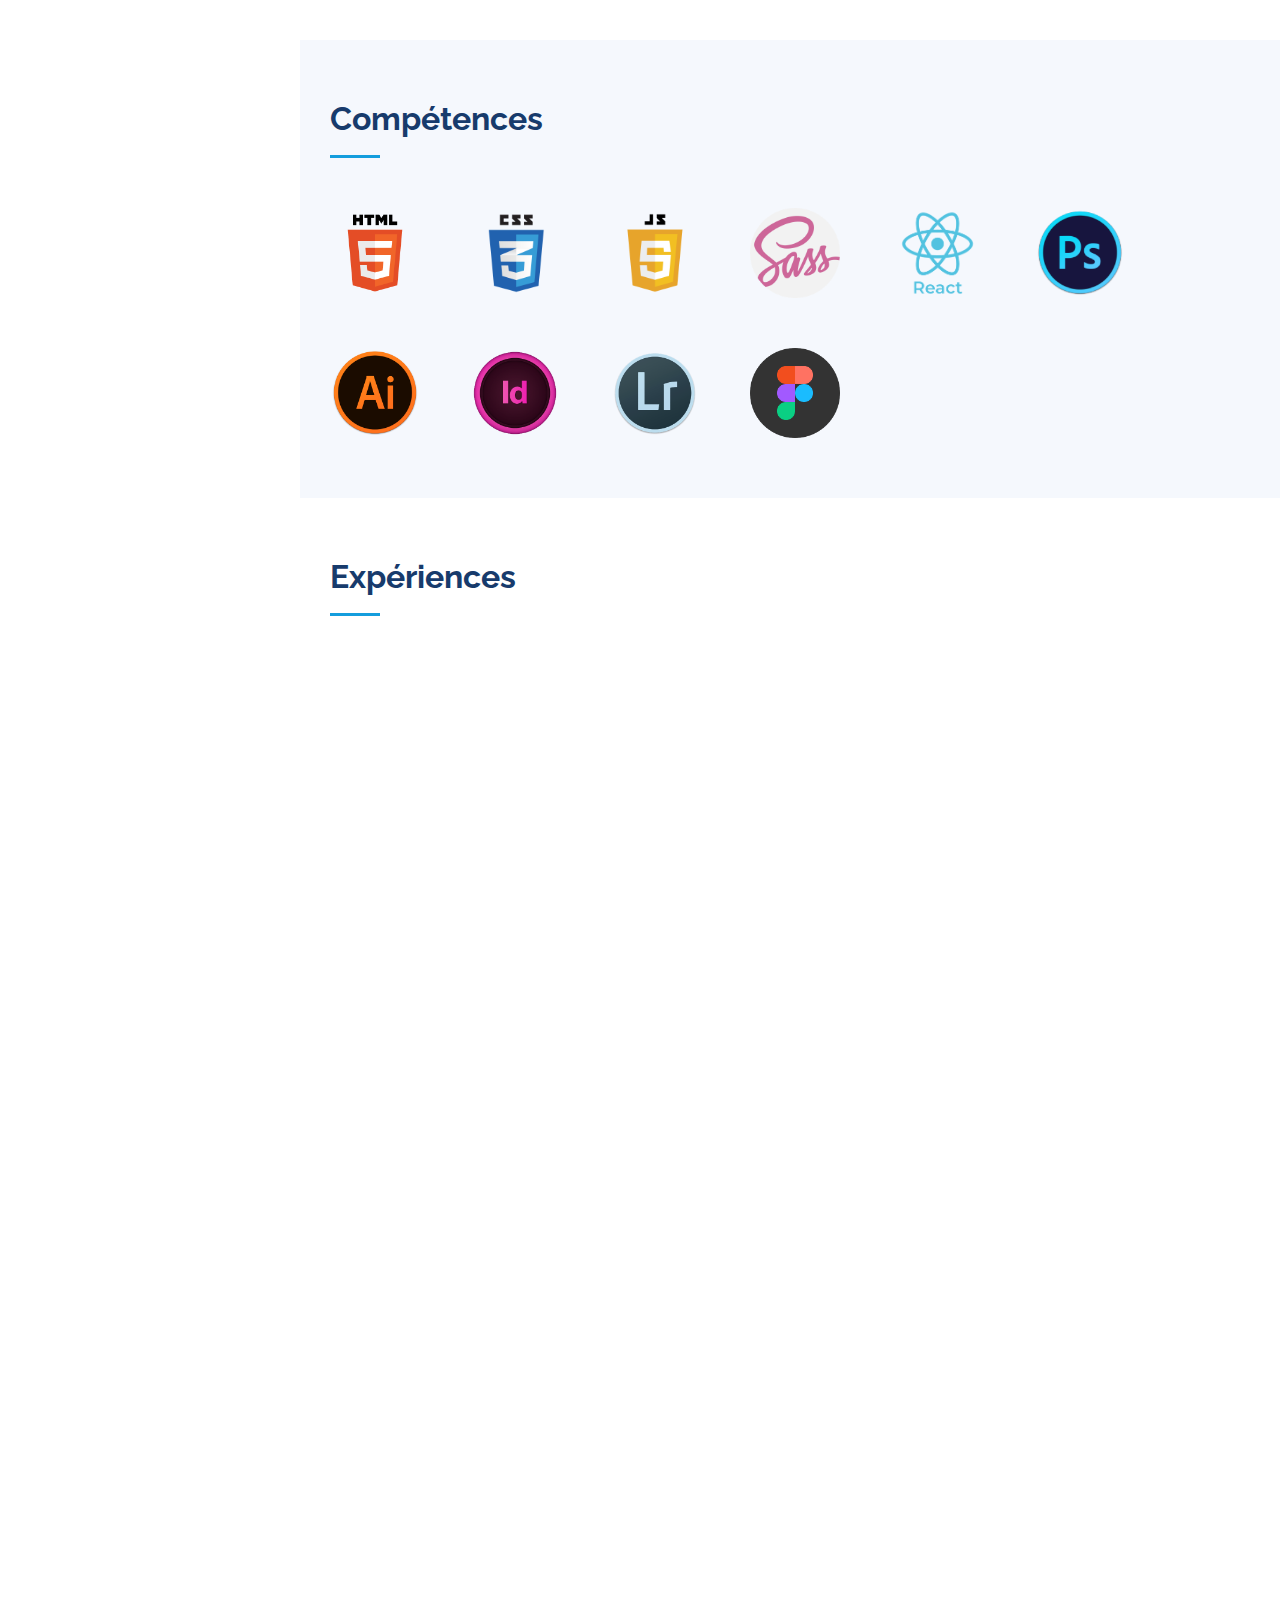
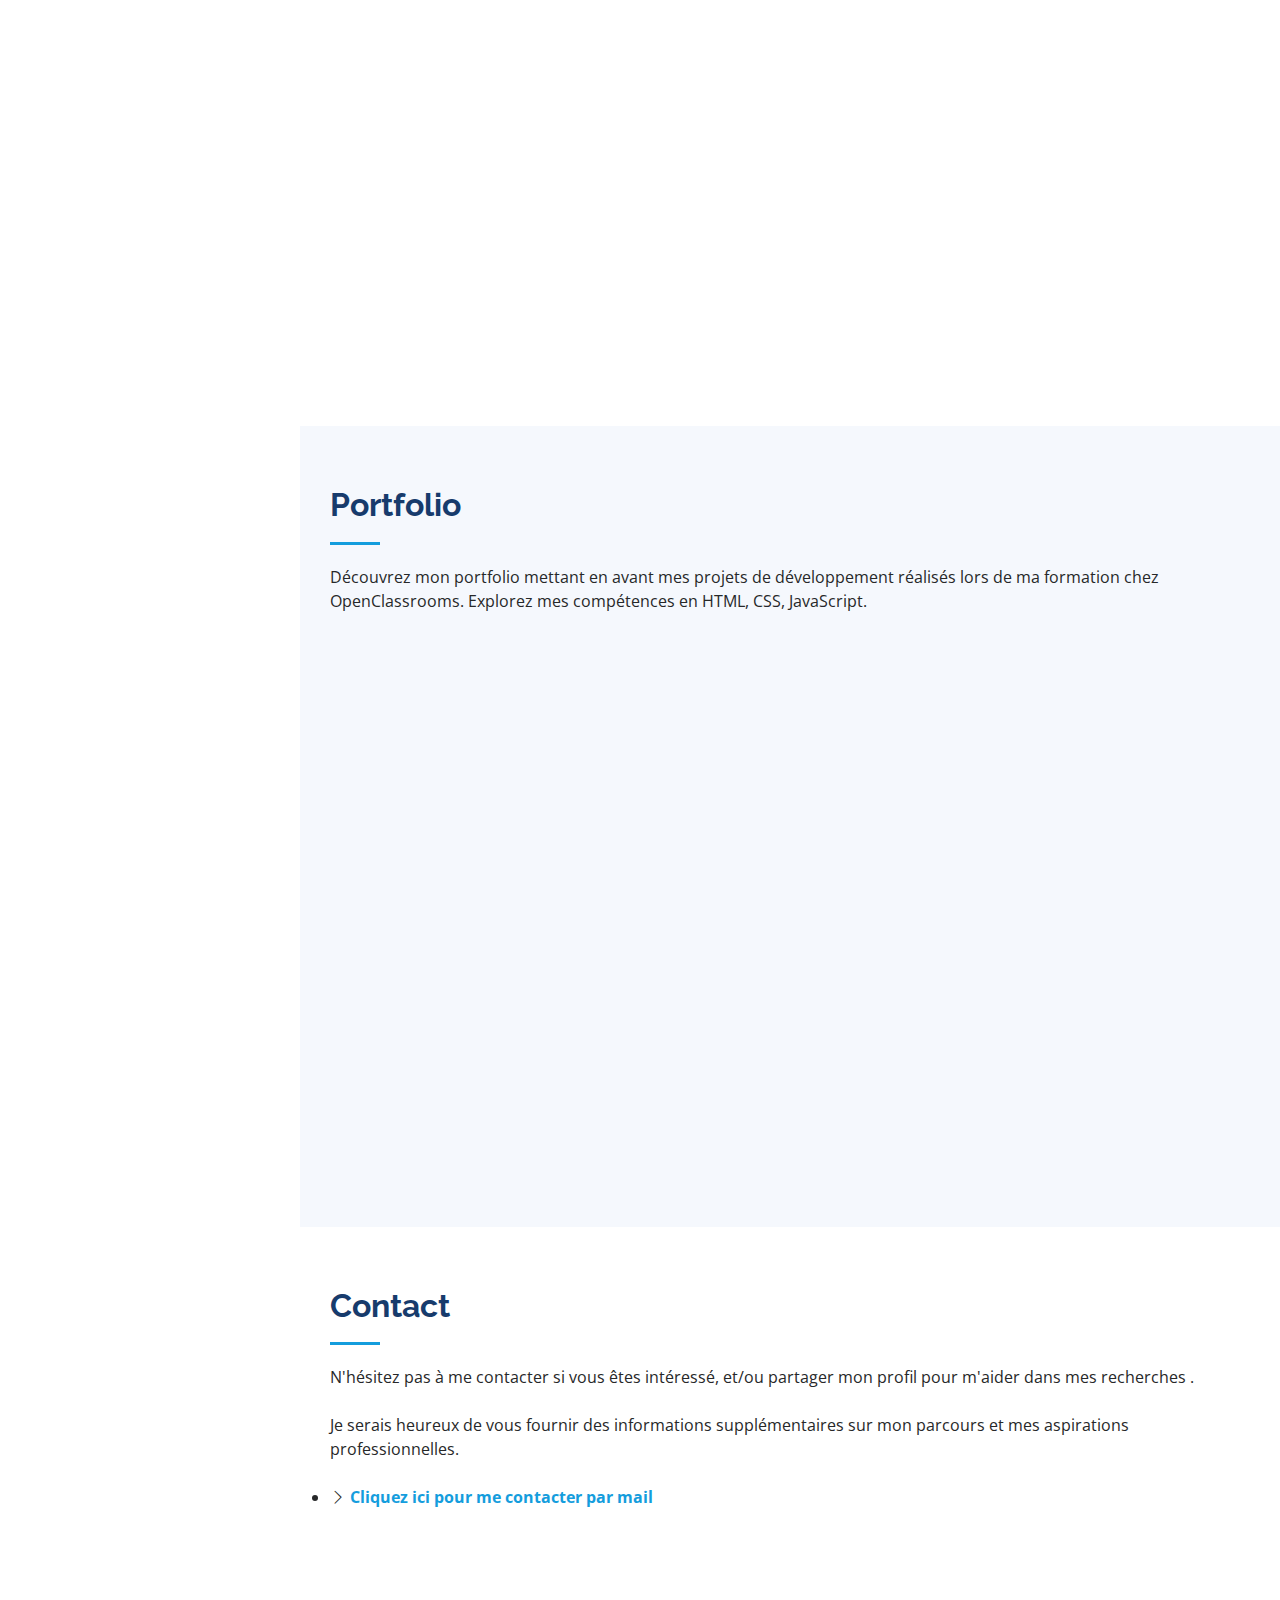
==== commit f8db62fe: "ajout projets sophie bluel + details projets" ====
--- a/index.html
+++ b/index.html
@@ -484,13 +484,13 @@
             <div class="col-lg-4 col-md-6 portfolio-item filter-app">
               <div class="portfolio-wrap">
                 <img
-                  src="assets/img/portfolio/Kasa.jpg"
+                  src="assets/img/portfolio/Kasa.webp"
                   class="img-fluid"
                   alt=""
                 />
                 <div class="portfolio-links">
                   <a
-                    href="assets/img/portfolio/Kasa.jpg"
+                    href="assets/img/portfolio/Kasa.webp"
                     data-gallery="portfolioGallery"
                     class="portfolio-lightbox"
                     title="App 2"
@@ -528,13 +528,13 @@
             <div class="col-lg-4 col-md-6 portfolio-item filter-web">
               <div class="portfolio-wrap">
                 <img
-                  src="assets/img/portfolio/Printit.jpg"
+                  src="assets/img/portfolio/Printit.webp"
                   class="img-fluid"
                   alt=""
                 />
                 <div class="portfolio-links">
                   <a
-                    href="assets/img/portfolio/Printit.jpg"
+                    href="assets/img/portfolio/Printit.webp"
                     data-gallery="portfolioGallery"
                     class="portfolio-lightbox"
                     title="Web 2"
@@ -567,7 +567,27 @@
                 </div>
               </div>
             </div>
-
+            <div class="col-lg-4 col-md-6 portfolio-item filter-web">
+              <div class="portfolio-wrap">
+                <img
+                  src="assets/img/portfolio/sophie-bluel.webp"
+                  class="img-fluid"
+                  alt=""
+                />
+                <div class="portfolio-links">
+                  <a
+                    href="assets/img/portfolio/sophie-bluel.webp"
+                    data-gallery="portfolioGallery"
+                    class="portfolio-lightbox"
+                    title="Web 3"
+                    ><i class="bx bx-plus"></i
+                  ></a>
+                  <a href="portfolio-details-sophie-bluel.html" title="More Details"
+                    ><i class="bx bx-link"></i
+                  ></a>
+                </div>
+              </div>
+            </div>
             <!-- <div class="col-lg-4 col-md-6 portfolio-item filter-app">
               <div class="portfolio-wrap">
                 <img
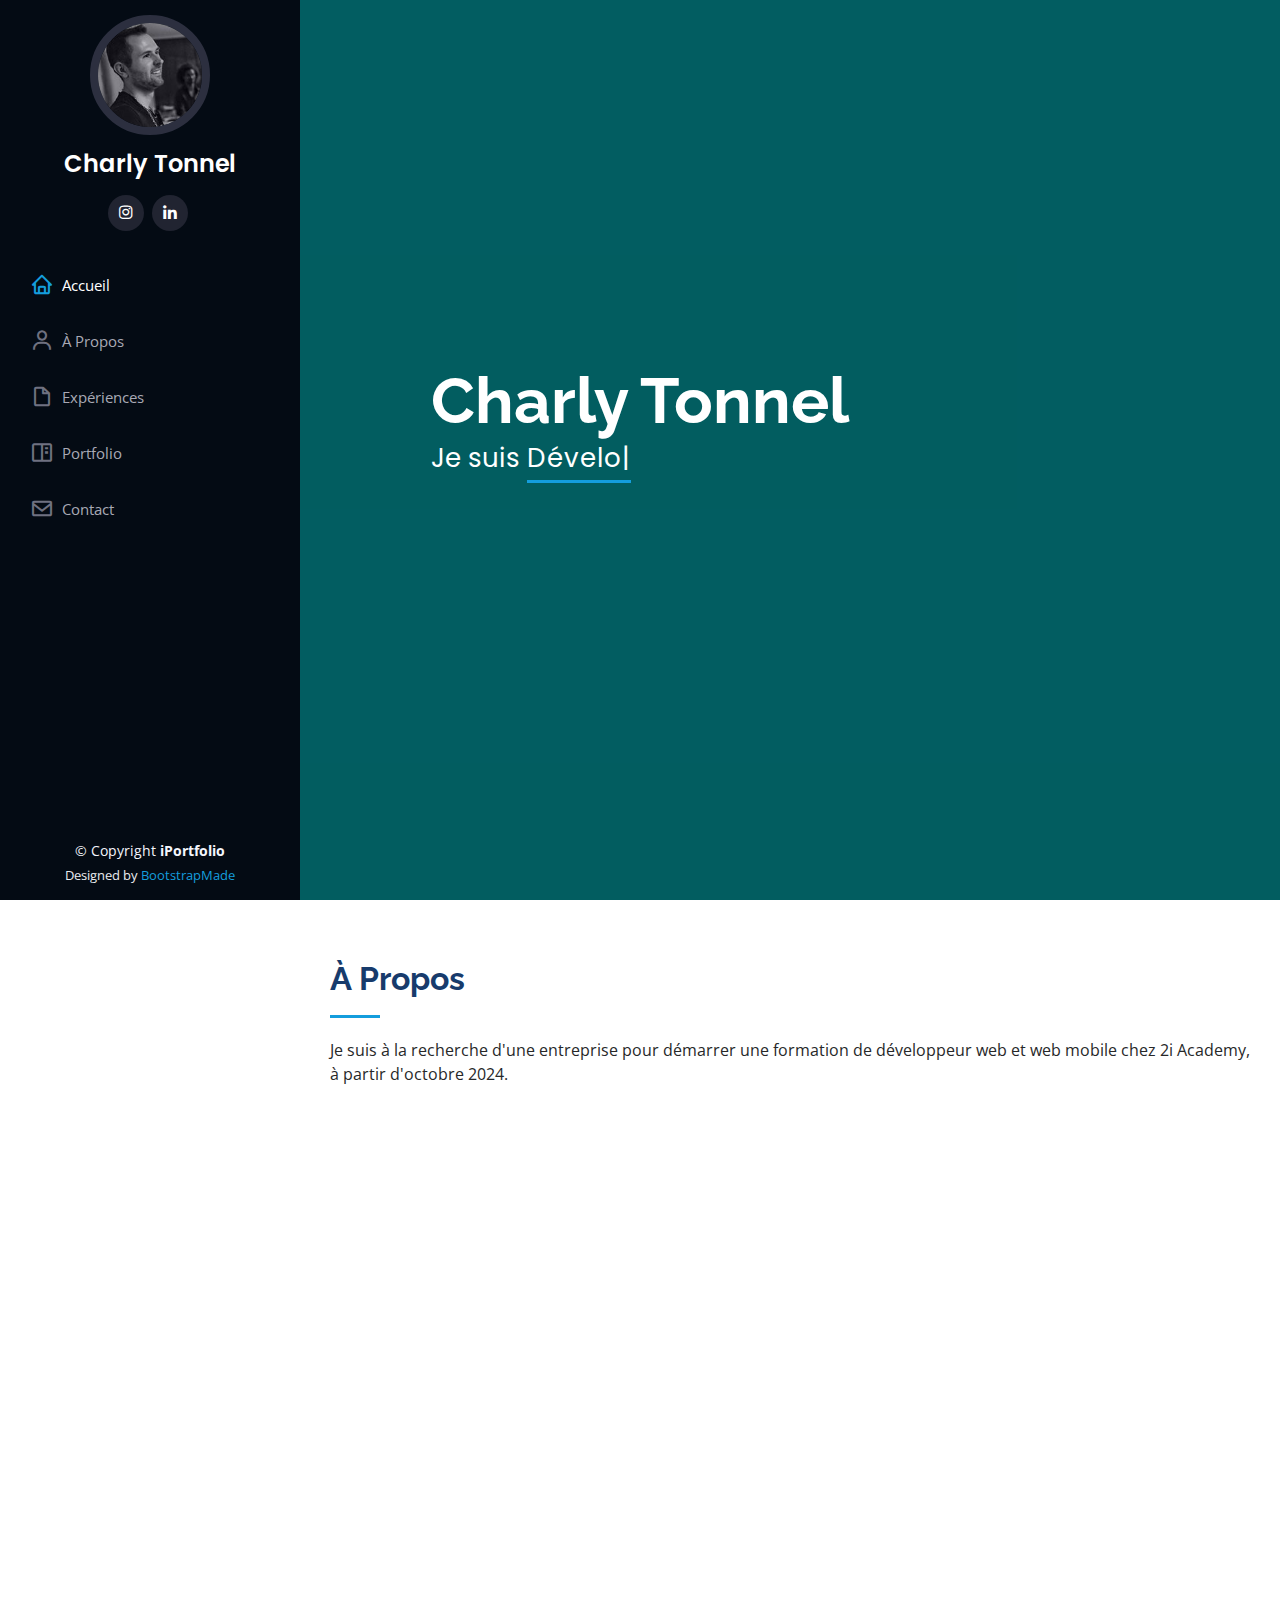
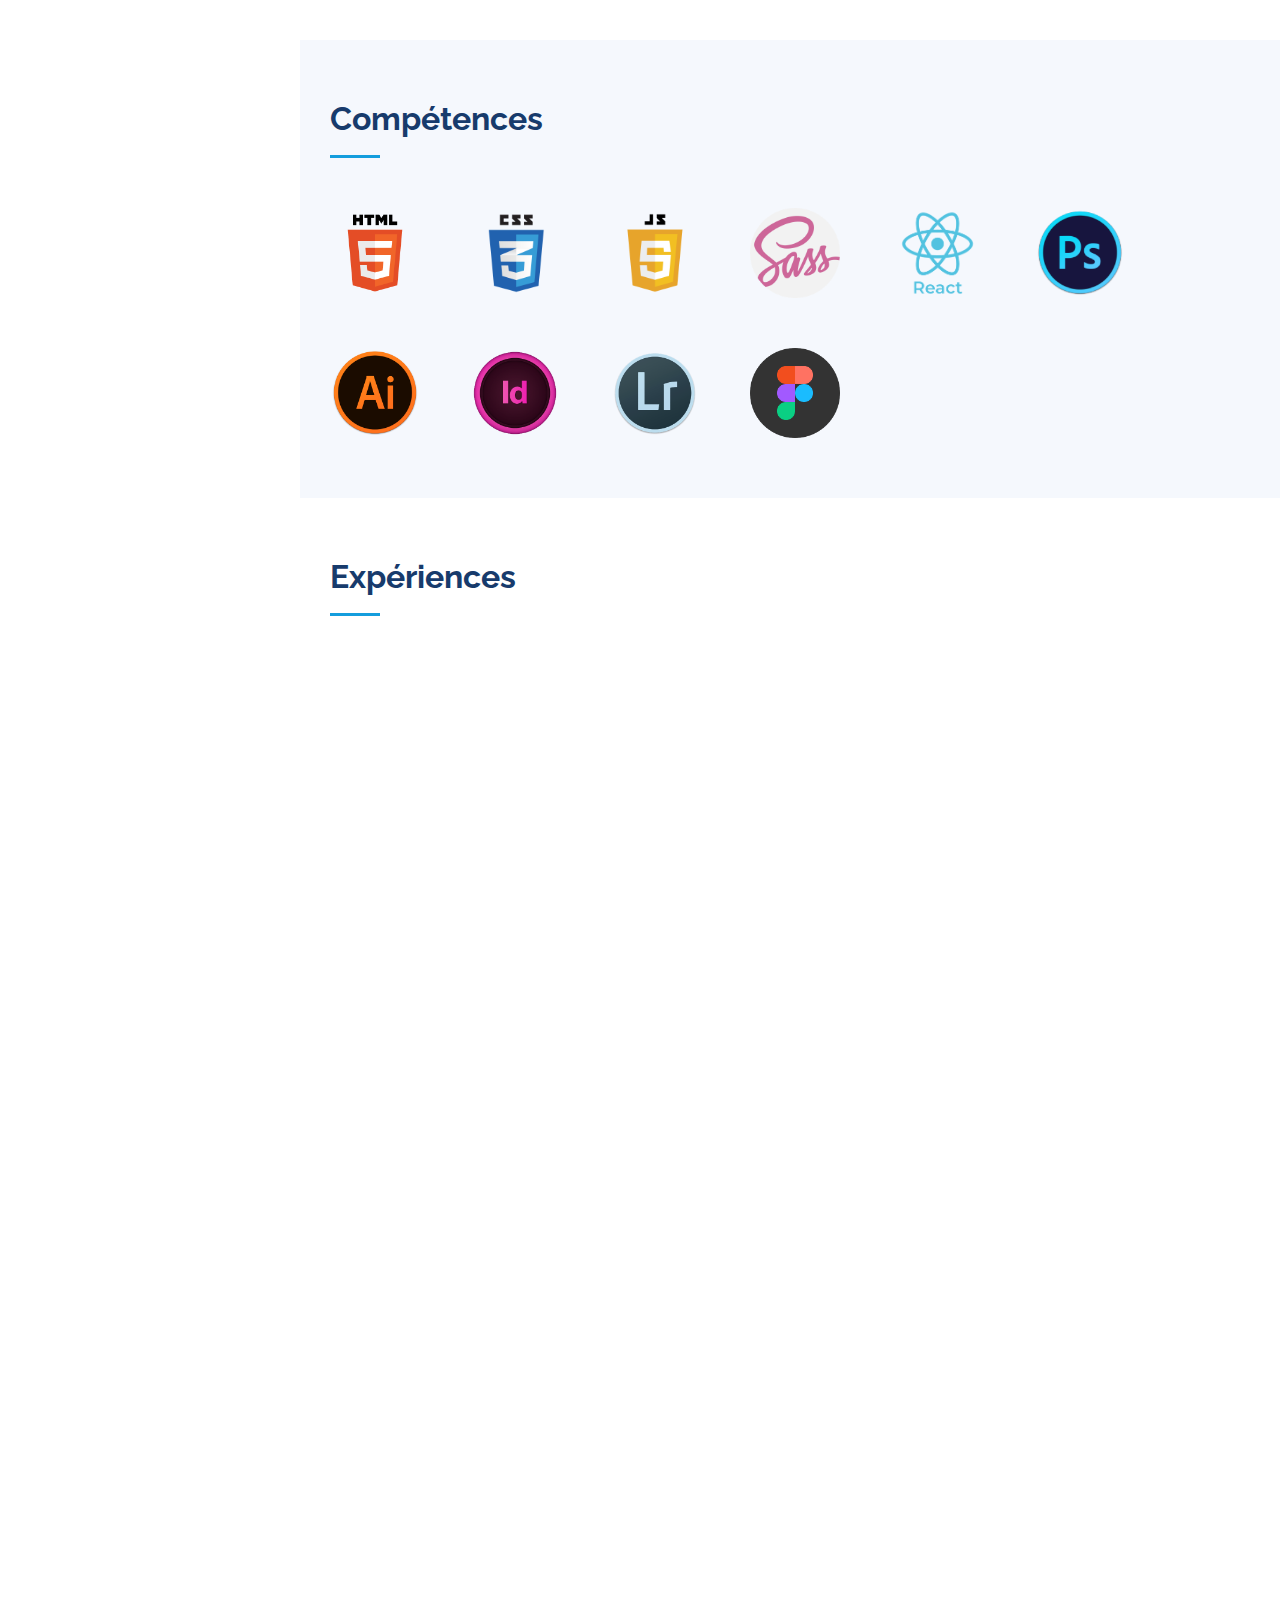
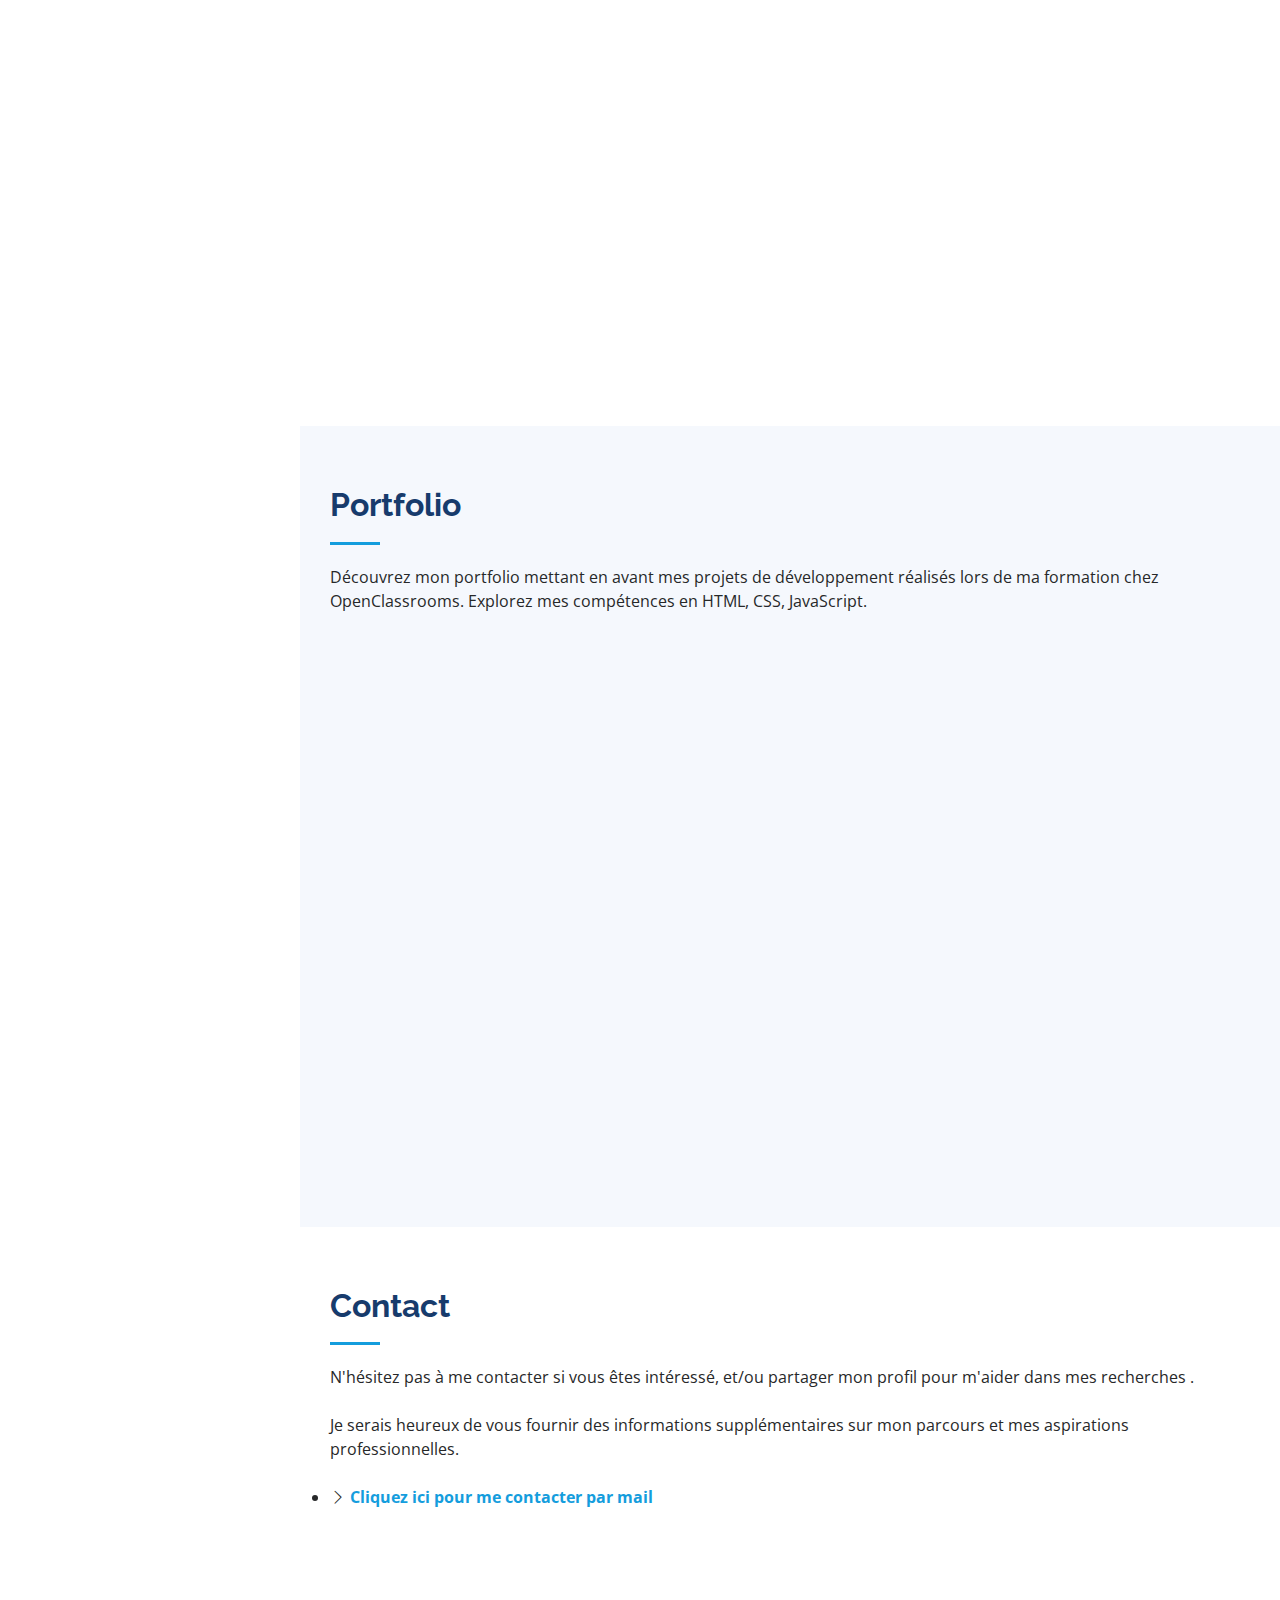
==== commit 0f9feba6: "recitification balisage" ====
--- a/index.html
+++ b/index.html
@@ -64,10 +64,16 @@
           <h1 class="text-light"><a href="index.html">Charly Tonnel</a></h1>
           <div class="social-links mt-3 text-center">
             <!-- <a href="#" class="twitter"><i class="bx bxl-twitter"></i></a> -->
-            
-            <a href="https://www.instagram.com/charlyspics59/" class="instagram"><i class="bx bxl-instagram"></i></a>
+
+            <a href="https://www.instagram.com/charlyspics59/" class="instagram"
+              ><i class="bx bxl-instagram"></i
+            ></a>
             <!-- <a href="#" class="google-plus"><i class="bx bxl-skype"></i></a> -->
-            <a href="https://www.linkedin.com/in/charly-tonnel-791b5159" class="linkedin"><i class="bx bxl-linkedin"></i></a>
+            <a
+              href="https://www.linkedin.com/in/charly-tonnel-791b5159"
+              class="linkedin"
+              ><i class="bx bxl-linkedin"></i
+            ></a>
           </div>
         </div>
 
@@ -139,7 +145,11 @@
 
           <div class="row">
             <div class="col-lg-4" data-aos="fade-right">
-              <img src="assets/img/portfolio/Profil Portrait.jpg" class="img-fluid" alt="" />
+              <img
+                src="assets/img/portfolio/Profil Portrait.jpg"
+                class="img-fluid"
+                alt=""
+              />
             </div>
             <div class="col-lg-8 pt-4 pt-lg-0 content" data-aos="fade-left">
               <h3>Developpeur Web</h3>
@@ -162,7 +172,6 @@
                       <span>6 Novembre 1985</span>
                     </li>
 
-                  
                     <li>
                       <i class="bi bi-chevron-right"></i>
                       <strong>Ville:</strong> <span>Wasquehal</span>
@@ -175,7 +184,6 @@
                       <i class="bi bi-chevron-right"></i> <strong>Age:</strong>
                       <span>38 ans</span>
                     </li>
-                  
                   </ul>
                 </div>
               </div>
@@ -193,55 +201,6 @@
           </div>
         </div>
       </section>
-      <!-- End About Section -->
-
-      <!-- ======= Facts Section ======= -->
-      <!-- <section id="facts" class="facts">
-      <div class="container">
-
-        <div class="section-title">
-          <h2>Facts</h2>
-          <p>Magnam dolores commodi suscipit. Necessitatibus eius consequatur ex aliquid fuga eum quidem. Sit sint consectetur velit. Quisquam quos quisquam cupiditate. Et nemo qui impedit suscipit alias ea. Quia fugiat sit in iste officiis commodi quidem hic quas.</p>
-        </div>
-
-        <div class="row no-gutters">
-
-          <div class="col-lg-3 col-md-6 d-md-flex align-items-md-stretch" data-aos="fade-up">
-            <div class="count-box">
-              <i class="bi bi-emoji-smile"></i>
-              <span data-purecounter-start="0" data-purecounter-end="232" data-purecounter-duration="1" class="purecounter"></span>
-              <p><strong>Happy Clients</strong> consequuntur quae</p>
-            </div>
-          </div>
-
-          <div class="col-lg-3 col-md-6 d-md-flex align-items-md-stretch" data-aos="fade-up" data-aos-delay="100">
-            <div class="count-box">
-              <i class="bi bi-journal-richtext"></i>
-              <span data-purecounter-start="0" data-purecounter-end="521" data-purecounter-duration="1" class="purecounter"></span>
-              <p><strong>Projects</strong> adipisci atque cum quia aut</p>
-            </div>
-          </div>
-
-          <div class="col-lg-3 col-md-6 d-md-flex align-items-md-stretch" data-aos="fade-up" data-aos-delay="200">
-            <div class="count-box">
-              <i class="bi bi-headset"></i>
-              <span data-purecounter-start="0" data-purecounter-end="1453" data-purecounter-duration="1" class="purecounter"></span>
-              <p><strong>Hours Of Support</strong> aut commodi quaerat</p>
-            </div>
-          </div>
-
-          <div class="col-lg-3 col-md-6 d-md-flex align-items-md-stretch" data-aos="fade-up" data-aos-delay="300">
-            <div class="count-box">
-              <i class="bi bi-people"></i>
-              <span data-purecounter-start="0" data-purecounter-end="32" data-purecounter-duration="1" class="purecounter"></span>
-              <p><strong>Hard Workers</strong> rerum asperiores dolor</p>
-            </div>
-          </div>
-
-        </div>
-
-      </div>
-    </section>End Facts Section -->
 
       <!-- ======= Skills Section ======= -->
       <section id="skills" class="skills section-bg">
@@ -270,10 +229,10 @@
               <img src="./assets/img/Logo Adobe ID.png" alt="" />
             </div>
             <div class="icones">
-              <img src= "assets/img/Logo Adobe LR.png" />
+              <img src="assets/img/Logo Adobe LR.png" />
             </div>
             <div class="icones">
-              <img src= "assets/img/Logo Figma.png" />
+              <img src="assets/img/Logo Figma.png" />
             </div>
           </div>
         </div>
@@ -313,7 +272,10 @@
                 <h5>2023 - 2024</h5>
                 <p><em>Openclassrooms</em></p>
                 <p>
-                  Formation intensive axée sur le développement front-end, couvrant HTML, CSS, JavaScript, et les meilleures pratiques de conception web responsive, avec des projets pratiques pour valider les compétences acquises.
+                  Formation intensive axée sur le développement front-end,
+                  couvrant HTML, CSS, JavaScript, et les meilleures pratiques de
+                  conception web responsive, avec des projets pratiques pour
+                  valider les compétences acquises.
                 </p>
               </div>
               <div class="resume-item">
@@ -321,7 +283,11 @@
                 <h5>2021 - 2022</h5>
                 <p><em>MJM Désign Graphique, Lille</em></p>
                 <p>
-                  Acquisition de compétence en conception visuelle, typographie, et création de supports graphiques. Formation axée sur l'utilisation de logiciels de design tels qu'Adobe Photoshop, Illustrator, et InDesign. Participation à des projets pratiques pour développer une expertise en design. 
+                  Acquisition de compétence en conception visuelle, typographie,
+                  et création de supports graphiques. Formation axée sur
+                  l'utilisation de logiciels de design tels qu'Adobe Photoshop,
+                  Illustrator, et InDesign. Participation à des projets
+                  pratiques pour développer une expertise en design.
                 </p>
               </div>
 
@@ -330,7 +296,9 @@
                 <h5>2017 - 2018</h5>
                 <p><em>Le Cnam, Lille </em></p>
                 <p>
-                  Formation couvrant les bases juridiques, principes économiques, et pratiques de gestion. Acquisition de compétences en analyse économique et gestion administrative.
+                  Formation couvrant les bases juridiques, principes
+                  économiques, et pratiques de gestion. Acquisition de
+                  compétences en analyse économique et gestion administrative.
                 </p>
               </div>
               <div class="resume-item">
@@ -338,7 +306,10 @@
                 <h5>2009 - 2011</h5>
                 <p><em>Greta Lille Métropole, Lille </em></p>
                 <p>
-                  Formation spécialisée en assurances, incluant l'étude des produits d'assurance, la gestion des risques, et la réglementation du secteur. Acquisition de compétences pratiques en gestion de sinistres et relations clients.
+                  Formation spécialisée en assurances, incluant l'étude des
+                  produits d'assurance, la gestion des risques, et la
+                  réglementation du secteur. Acquisition de compétences
+                  pratiques en gestion de sinistres et relations clients.
                 </p>
               </div>
               <div class="resume-item">
@@ -346,7 +317,9 @@
                 <h5>2006</h5>
                 <p><em>Notre Dame D'annay, Lille </em></p>
                 <p>
-                  Formation avec spécialisation en comptabilité et gestion, incluant l'étude des principes comptables, la gestion financière et administrative.
+                  Formation avec spécialisation en comptabilité et gestion,
+                  incluant l'étude des principes comptables, la gestion
+                  financière et administrative.
                 </p>
               </div>
             </div>
@@ -358,7 +331,8 @@
                 <p><em>Verspieren, Wasquehal</em></p>
                 <ul>
                   <li>
-                    Gestion des dossiers de sinistres, de la déclaration à l'indemnisation, pour des produits d'assurance affinitaire.
+                    Gestion des dossiers de sinistres, de la déclaration à
+                    l'indemnisation, pour des produits d'assurance affinitaire.
                   </li>
                 </ul>
               </div>
@@ -368,9 +342,12 @@
                 <p><em>Swiss Life, Roubaix</em></p>
                 <ul>
                   <li>
-                    Gestion des dossiers de prévoyance, analyse des besoins clients et recommandation de solutions adaptées. Collaboration avec les assureurs et les clients pour assurer une gestion efficace des prestations. Suivi rigoureux des réglementations et des normes de l'assurance prévoyance.
+                    Gestion des dossiers de prévoyance, analyse des besoins
+                    clients et recommandation de solutions adaptées.
+                    Collaboration avec les assureurs et les clients pour assurer
+                    une gestion efficace des prestations. Suivi rigoureux des
+                    réglementations et des normes de l'assurance prévoyance.
                   </li>
-                  
                 </ul>
               </div>
               <div class="resume-item">
@@ -379,9 +356,12 @@
                 <p><em>Descamps d'haussy, La Madeleine</em></p>
                 <ul>
                   <li>
-                    Rédaction de contrats d'assurance pour flottes automobiles, en accord avec les besoins spécifiques des clients. Analyse des risques et recommandation de couvertures adaptées. Collaboration étroite avec les clients et les souscripteurs pour assurer une gestion optimale des polices d'assurance.
+                    Rédaction de contrats d'assurance pour flottes automobiles,
+                    en accord avec les besoins spécifiques des clients. Analyse
+                    des risques et recommandation de couvertures adaptées.
+                    Collaboration étroite avec les clients et les souscripteurs
+                    pour assurer une gestion optimale des polices d'assurance.
                   </li>
-                 
                 </ul>
               </div>
               <div class="resume-item">
@@ -390,19 +370,19 @@
                 <p><em>Solly Azar, Lille</em></p>
                 <ul>
                   <li>
-                    Gestionnaire expérimenté en assurance avec une expertise dans la gestion des appels, emails et procédures de recouvrement. Compétences  en communication client, résolution de problèmes et conformité réglementaire. 
-                    
-                    Aptitude à assurer l'efficacité opérationnelle et la qualité des services dans un environnement dynamique.
+                    Gestionnaire expérimenté en assurance avec une expertise
+                    dans la gestion des appels, emails et procédures de
+                    recouvrement. Compétences en communication client,
+                    résolution de problèmes et conformité réglementaire.
+                    Aptitude à assurer l'efficacité opérationnelle et la qualité
+                    des services dans un environnement dynamique.
                   </li>
-                 
                 </ul>
                 <ul>
                   <li>
-                    
-                    
-                    Aptitude à assurer l'efficacité opérationnelle et la qualité des services dans un environnement dynamique.
+                    Aptitude à assurer l'efficacité opérationnelle et la qualité
+                    des services dans un environnement dynamique.
                   </li>
-                 
                 </ul>
               </div>
             </div>
@@ -417,7 +397,9 @@
           <div class="section-title">
             <h2>Portfolio</h2>
             <p>
-              Découvrez mon portfolio mettant en avant mes projets de développement réalisés lors de ma formation chez OpenClassrooms. Explorez mes compétences en HTML, CSS, JavaScript.
+              Découvrez mon portfolio mettant en avant mes projets de
+              développement réalisés lors de ma formation chez OpenClassrooms.
+              Explorez mes compétences en HTML, CSS, JavaScript.
             </p>
           </div>
 
@@ -437,28 +419,6 @@
             data-aos="fade-up"
             data-aos-delay="100"
           >
-            <!-- <div class="col-lg-4 col-md-6 portfolio-item filter-app">
-              <div class="portfolio-wrap">
-                <img
-                  src="assets/img/portfolio/portfolio-1.jpg"
-                  class="img-fluid"
-                  alt=""
-                />
-                <div class="portfolio-links">
-                  <a
-                    href="assets/img/portfolio/portfolio-1.jpg"
-                    data-gallery="portfolioGallery"
-                    class="portfolio-lightbox"
-                    title="App 1"
-                    ><i class="bx bx-plus"></i
-                  ></a>
-                  <a href="portfolio-details.html" title="More Details"
-                    ><i class="bx bx-link"></i
-                  ></a>
-                </div>
-              </div>
-            </div> -->
-
             <div class="col-lg-4 col-md-6 portfolio-item filter-web">
               <div class="portfolio-wrap">
                 <img
@@ -503,28 +463,6 @@
               </div>
             </div>
 
-            <!-- <div class="col-lg-4 col-md-6 portfolio-item filter-card">
-              <div class="portfolio-wrap">
-                <img
-                  src="assets/img/portfolio/portfolio-4.jpg"
-                  class="img-fluid"
-                  alt=""
-                />
-                <div class="portfolio-links">
-                  <a
-                    href="assets/img/portfolio/portfolio-4.jpg"
-                    data-gallery="portfolioGallery"
-                    class="portfolio-lightbox"
-                    title="Card 2"
-                    ><i class="bx bx-plus"></i
-                  ></a>
-                  <a href="portfolio-details.html" title="More Details"
-                    ><i class="bx bx-link"></i
-                  ></a>
-                </div>
-              </div>
-            </div> -->
-
             <div class="col-lg-4 col-md-6 portfolio-item filter-web">
               <div class="portfolio-wrap">
                 <img
@@ -582,313 +520,18 @@
                     title="Web 3"
                     ><i class="bx bx-plus"></i
                   ></a>
-                  <a href="portfolio-details-sophie-bluel.html" title="More Details"
+                  <a
+                    href="portfolio-details-sophie-bluel.html"
+                    title="More Details"
                     ><i class="bx bx-link"></i
                   ></a>
                 </div>
               </div>
             </div>
-            <!-- <div class="col-lg-4 col-md-6 portfolio-item filter-app">
-              <div class="portfolio-wrap">
-                <img
-                  src="assets/img/portfolio/portfolio-6.jpg"
-                  class="img-fluid"
-                  alt=""
-                />
-                <div class="portfolio-links">
-                  <a
-                    href="assets/img/portfolio/portfolio-6.jpg"
-                    data-gallery="portfolioGallery"
-                    class="portfolio-lightbox"
-                    title="App 3"
-                    ><i class="bx bx-plus"></i
-                  ></a>
-                  <a href="portfolio-details.html" title="More Details"
-                    ><i class="bx bx-link"></i
-                  ></a>
-                </div>
-              </div>
-            </div> -->
-
-            <!-- <div class="col-lg-4 col-md-6 portfolio-item filter-card">
-              <div class="portfolio-wrap">
-                <img
-                  src="assets/img/portfolio/portfolio-7.jpg"
-                  class="img-fluid"
-                  alt=""
-                />
-                <div class="portfolio-links">
-                  <a
-                    href="assets/img/portfolio/portfolio-7.jpg"
-                    data-gallery="portfolioGallery"
-                    class="portfolio-lightbox"
-                    title="Card 1"
-                    ><i class="bx bx-plus"></i
-                  ></a>
-                  <a href="portfolio-details.html" title="More Details"
-                    ><i class="bx bx-link"></i
-                  ></a>
-                </div>
-              </div>
-            </div> -->
-
-            <!--  <div class="col-lg-4 col-md-6 portfolio-item filter-card">
-              <div class="portfolio-wrap">
-                <img
-                  src="assets/img/portfolio/portfolio-8.jpg"
-                  class="img-fluid"
-                  alt=""
-                />
-                <div class="portfolio-links">
-                  <a
-                    href="assets/img/portfolio/portfolio-8.jpg"
-                    data-gallery="portfolioGallery"
-                    class="portfolio-lightbox"
-                    title="Card 3"
-                    ><i class="bx bx-plus"></i
-                  ></a>
-                  <a href="portfolio-details.html" title="More Details"
-                    ><i class="bx bx-link"></i
-                  ></a>
-                </div>
-              </div>
-            </div> -->
-          </div>
-        </div>
-      </section> 
+          </div>
+        </div>
+      </section>
       <!-- End Portfolio Section -->
-
-      <!-- ======= Services Section =======
-      <section id="services" class="services">
-        <div class="container">
-          <div class="section-title">
-            <h2>Services</h2>
-            <p>
-              Magnam dolores commodi suscipit. Necessitatibus eius consequatur
-              ex aliquid fuga eum quidem. Sit sint consectetur velit. Quisquam
-              quos quisquam cupiditate. Et nemo qui impedit suscipit alias ea.
-              Quia fugiat sit in iste officiis commodi quidem hic quas.
-            </p>
-          </div>
-
-          <div class="row">
-            <div class="col-lg-4 col-md-6 icon-box" data-aos="fade-up">
-              <div class="icon"><i class="bi bi-briefcase"></i></div>
-              <h4 class="title"><a href="">Lorem Ipsum</a></h4>
-              <p class="description">
-                Voluptatum deleniti atque corrupti quos dolores et quas
-                molestias excepturi sint occaecati cupiditate non provident
-              </p>
-            </div>
-            <div
-              class="col-lg-4 col-md-6 icon-box"
-              data-aos="fade-up"
-              data-aos-delay="100"
-            >
-              <div class="icon"><i class="bi bi-card-checklist"></i></div>
-              <h4 class="title"><a href="">Dolor Sitema</a></h4>
-              <p class="description">
-                Minim veniam, quis nostrud exercitation ullamco laboris nisi ut
-                aliquip ex ea commodo consequat tarad limino ata
-              </p>
-            </div>
-            <div
-              class="col-lg-4 col-md-6 icon-box"
-              data-aos="fade-up"
-              data-aos-delay="200"
-            >
-              <div class="icon"><i class="bi bi-bar-chart"></i></div>
-              <h4 class="title"><a href="">Sed ut perspiciatis</a></h4>
-              <p class="description">
-                Duis aute irure dolor in reprehenderit in voluptate velit esse
-                cillum dolore eu fugiat nulla pariatur
-              </p>
-            </div>
-            <div
-              class="col-lg-4 col-md-6 icon-box"
-              data-aos="fade-up"
-              data-aos-delay="300"
-            >
-              <div class="icon"><i class="bi bi-binoculars"></i></div>
-              <h4 class="title"><a href="">Magni Dolores</a></h4>
-              <p class="description">
-                Excepteur sint occaecat cupidatat non proident, sunt in culpa
-                qui officia deserunt mollit anim id est laborum
-              </p>
-            </div>
-            <div
-              class="col-lg-4 col-md-6 icon-box"
-              data-aos="fade-up"
-              data-aos-delay="400"
-            >
-              <div class="icon"><i class="bi bi-brightness-high"></i></div>
-              <h4 class="title"><a href="">Nemo Enim</a></h4>
-              <p class="description">
-                At vero eos et accusamus et iusto odio dignissimos ducimus qui
-                blanditiis praesentium voluptatum deleniti atque
-              </p>
-            </div>
-            <div
-              class="col-lg-4 col-md-6 icon-box"
-              data-aos="fade-up"
-              data-aos-delay="500"
-            >
-              <div class="icon"><i class="bi bi-calendar4-week"></i></div>
-              <h4 class="title"><a href="">Eiusmod Tempor</a></h4>
-              <p class="description">
-                Et harum quidem rerum facilis est et expedita distinctio. Nam
-                libero tempore, cum soluta nobis est eligendi
-              </p>
-            </div>
-          </div>
-        </div>
-      </section> -->
-      <!-- End Services Section -->
-
-      <!-- ======= Testimonials Section ======= -->
-      <!-- <section id="testimonials" class="testimonials section-bg">
-        <div class="container">
-          <div class="section-title">
-            <h2>Testimonials</h2>
-            <p>
-              Magnam dolores commodi suscipit. Necessitatibus eius consequatur
-              ex aliquid fuga eum quidem. Sit sint consectetur velit. Quisquam
-              quos quisquam cupiditate. Et nemo qui impedit suscipit alias ea.
-              Quia fugiat sit in iste officiis commodi quidem hic quas.
-            </p>
-          </div>
-
-          <div
-            class="testimonials-slider swiper"
-            data-aos="fade-up"
-            data-aos-delay="100"
-          >
-            <div class="swiper-wrapper">
-              <div class="swiper-slide">
-                <div class="testimonial-item" data-aos="fade-up">
-                  <p>
-                    <i class="bx bxs-quote-alt-left quote-icon-left"></i>
-                    Proin iaculis purus consequat sem cure digni ssim donec
-                    porttitora entum suscipit rhoncus. Accusantium quam,
-                    ultricies eget id, aliquam eget nibh et. Maecen aliquam,
-                    risus at semper.
-                    <i class="bx bxs-quote-alt-right quote-icon-right"></i>
-                  </p>
-                  <img
-                    src="assets/img/testimonials/testimonials-1.jpg"
-                    class="testimonial-img"
-                    alt=""
-                  />
-                  <h3>Saul Goodman</h3>
-                  <h4>Ceo &amp; Founder</h4>
-                </div>
-              </div> -->
-      <!-- End testimonial item -->
-
-      <!-- <div class="swiper-slide">
-                <div
-                  class="testimonial-item"
-                  data-aos="fade-up"
-                  data-aos-delay="100"
-                >
-                  <p>
-                    <i class="bx bxs-quote-alt-left quote-icon-left"></i>
-                    Export tempor illum tamen malis malis eram quae irure esse
-                    labore quem cillum quid cillum eram malis quorum velit fore
-                    eram velit sunt aliqua noster fugiat irure amet legam anim
-                    culpa.
-                    <i class="bx bxs-quote-alt-right quote-icon-right"></i>
-                  </p>
-                  <img
-                    src="assets/img/testimonials/testimonials-2.jpg"
-                    class="testimonial-img"
-                    alt=""
-                  />
-                  <h3>Sara Wilsson</h3>
-                  <h4>Designer</h4>
-                </div>
-              </div> -->
-      <!-- End testimonial item -->
-
-      <!-- <div class="swiper-slide"> -->
-      <!-- <div
-                  class="testimonial-item"
-                  data-aos="fade-up"
-                  data-aos-delay="200"
-                >
-                  <p>
-                    <i class="bx bxs-quote-alt-left quote-icon-left"></i>
-                    Enim nisi quem export duis labore cillum quae magna enim
-                    sint quorum nulla quem veniam duis minim tempor labore quem
-                    eram duis noster aute amet eram fore quis sint minim.
-                    <i class="bx bxs-quote-alt-right quote-icon-right"></i>
-                  </p>
-                  <img
-                    src="assets/img/testimonials/testimonials-3.jpg"
-                    class="testimonial-img"
-                    alt=""
-                  />
-                  <h3>Jena Karlis</h3>
-                  <h4>Store Owner</h4>
-                </div>
-              </div> -->
-      <!-- End testimonial item -->
-
-      <!-- <div class="swiper-slide">
-                <div
-                  class="testimonial-item"
-                  data-aos="fade-up"
-                  data-aos-delay="300"
-                >
-                  <p>
-                    <i class="bx bxs-quote-alt-left quote-icon-left"></i>
-                    Fugiat enim eram quae cillum dolore dolor amet nulla culpa
-                    multos export minim fugiat minim velit minim dolor enim duis
-                    veniam ipsum anim magna sunt elit fore quem dolore labore
-                    illum veniam.
-                    <i class="bx bxs-quote-alt-right quote-icon-right"></i>
-                  </p>
-                  <img
-                    src="assets/img/testimonials/testimonials-4.jpg"
-                    class="testimonial-img"
-                    alt=""
-                  />
-                  <h3>Matt Brandon</h3>
-                  <h4>Freelancer</h4>
-                </div>
-              </div> -->
-      <!-- End testimonial item -->
-
-      <!-- <div class="swiper-slide">
-                <div
-                  class="testimonial-item"
-                  data-aos="fade-up"
-                  data-aos-delay="400"
-                >
-                  <p>
-                    <i class="bx bxs-quote-alt-left quote-icon-left"></i>
-                    Quis quorum aliqua sint quem legam fore sunt eram irure
-                    aliqua veniam tempor noster veniam enim culpa labore duis
-                    sunt culpa nulla illum cillum fugiat legam esse veniam culpa
-                    fore nisi cillum quid.
-                    <i class="bx bxs-quote-alt-right quote-icon-right"></i>
-                  </p>
-                  <img
-                    src="assets/img/testimonials/testimonials-5.jpg"
-                    class="testimonial-img"
-                    alt=""
-                  />
-                  <h3>John Larson</h3>
-                  <h4>Entrepreneur</h4>
-                </div>
-              </div> -->
-      <!-- End testimonial item -->
-      <!-- </div>
-            <div class="swiper-pagination"></div>
-          </div>
-        </div>
-      </section> -->
-      <!-- End Testimonials Section -->
 
       <!-- ======= Contact Section ======= -->
       <section id="contact" class="contact">
@@ -896,114 +539,24 @@
           <div class="section-title">
             <h2>Contact</h2>
             <p>
-              N'hésitez pas à me contacter si vous êtes intéressé, et/ou partager mon profil pour m'aider dans mes recherches . <br>
-              <br>
-              Je serais heureux de vous fournir des informations supplémentaires sur mon parcours et mes aspirations professionnelles.
-
-
+              N'hésitez pas à me contacter si vous êtes intéressé, et/ou
+              partager mon profil pour m'aider dans mes recherches . <br />
+              <br />
+              Je serais heureux de vous fournir des informations supplémentaires
+              sur mon parcours et mes aspirations professionnelles.
             </p>
-            <br>
-           
-<li>
+            <br />
+
+            <li>
               <i class="bi bi-chevron-right"></i>
               <a href="mailto: charly.tonnel@gmail.com">
-              <strong>Cliquez ici pour me contacter par mail</strong></a>
-              
+                <strong>Cliquez ici pour me contacter par mail</strong></a
+              >
             </li>
           </div>
-
-          <div class="row" data-aos="fade-in">
-            <!-- <div class="col-lg-5 d-flex align-items-stretch">
-              <div class="info">
-                <div class="address">
-                  <i class="bi bi-geo-alt"></i>
-                  <h4>Location:</h4>
-                  <p>A108 Adam Street, New York, NY 535022</p>
-                </div>
-
-                <div class="email">
-                  <i class="bi bi-envelope"></i>
-                  <h4>Email:</h4>
-                  <p>info@example.com</p>
-                </div>
-
-                <div class="phone">
-                  <i class="bi bi-phone"></i>
-                  <h4>Call:</h4>
-                  <p>+1 5589 55488 55s</p>
-                </div>
-
-                <iframe
-                  src="https://www.google.com/maps/embed?pb=!1m14!1m8!1m3!1d12097.433213460943!2d-74.0062269!3d40.7101282!3m2!1i1024!2i768!4f13.1!3m3!1m2!1s0x0%3A0xb89d1fe6bc499443!2sDowntown+Conference+Center!5e0!3m2!1smk!2sbg!4v1539943755621"
-                  frameborder="0"
-                  style="border: 0; width: 100%; height: 290px"
-                  allowfullscreen
-                ></iframe>
-              </div>
-            </div> -->
-
-            <!-- <div class="col-lg-7 mt-5 mt-lg-0 d-flex align-items-stretch">
-              <form id="contactform" class="php-email-form">
-                <div class="row">
-                  <div class="form-group col-md-6">
-                    <label for="name">Votre Nom</label>
-                    <input
-                      type="text"
-                      name="name"
-                      class="form-control"
-                      id="name"
-                      required
-                    />
-                  </div>
-                  <div class="form-group col-md-6">
-                    <label for="name">Votre Email</label>
-                    <input
-                      type="email"
-                      class="form-control"
-                      name="email"
-                      id="email"
-                      required
-                    />
-                  </div>
-                </div>
-                <div class="form-group">
-                  <label for="name">Sujet</label>
-                  <input
-                    type="text"
-                    class="form-control"
-                    name="subject"
-                    id="subject"
-                    required
-                  />
-                </div>
-                <div class="form-group">
-                  <label for="name">Message</label>
-                  <textarea
-                    class="form-control"
-                    name="message"
-                    rows="10"
-                    required
-                  ></textarea>
-                </div>
-                <div class="my-3">
-                  <div class="loading">Loading</div>
-                  <div class="error-message"></div>
-                  <div class="sent-message">
-                    Your message has been sent. Thank you!
-                  </div>
-                </div>
-                <div class="text-center">
-                  <button type="submit">Envoyer</button>
-                </div>
-              </form>
-            </div>
-          </div> 
-        </div>
-      </section> -->
-      <!-- End Contact Section
+        </div>
+      </section>
     </main>
-    <!-- End #main -->
-
     <!-- ======= Footer ======= -->
     <footer id="footer">
       <div class="container">
